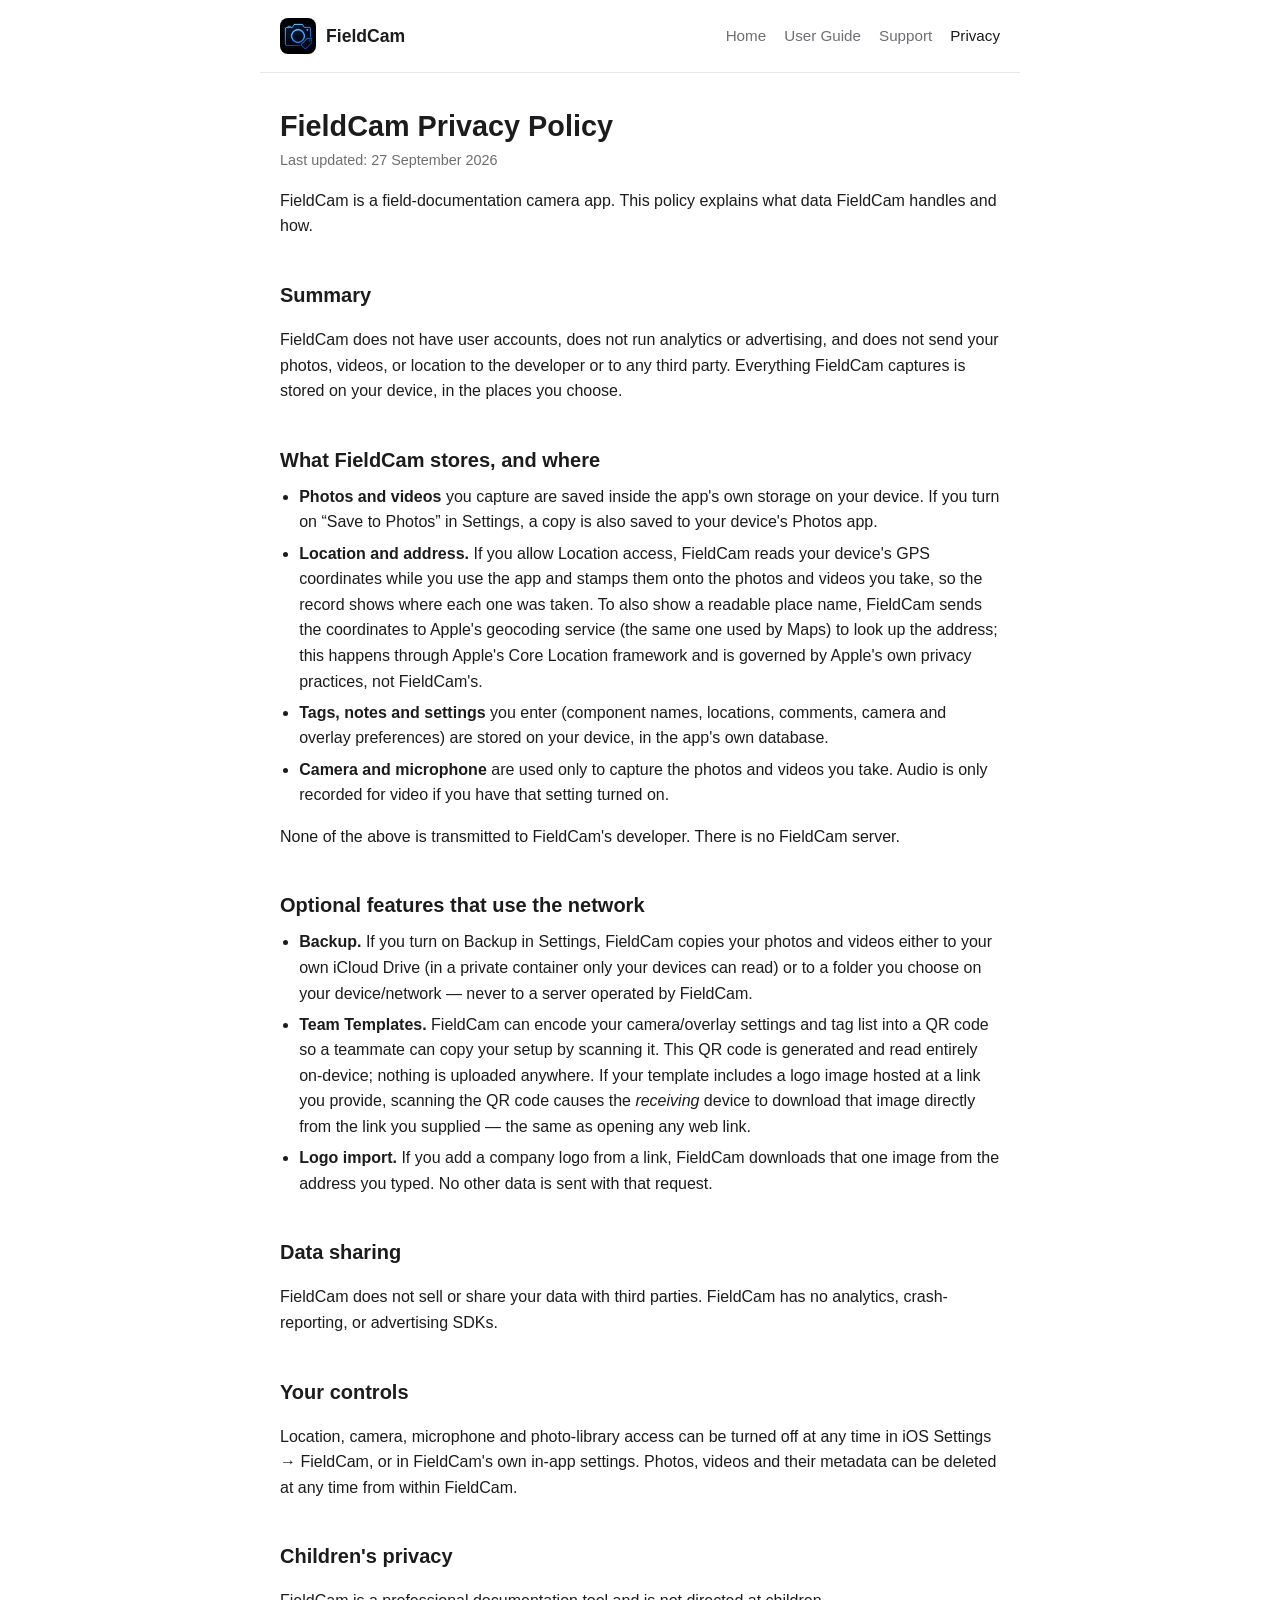
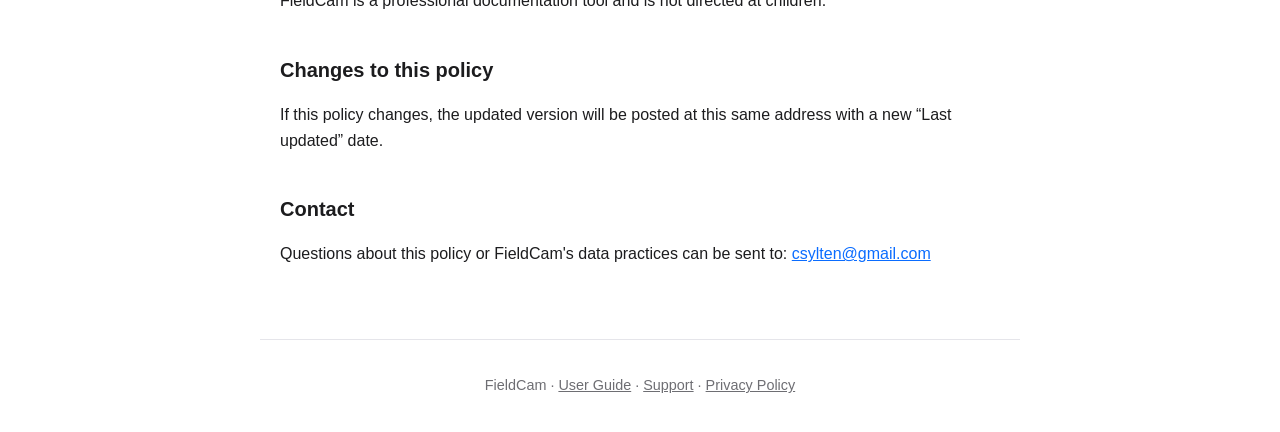
==== index.html @ 3315aa7f "Refresh the site: logo, home page, user guide, shared style - Add a home page with the app icon, a s" ====
<!DOCTYPE html>
<html lang="en">
<head>
<meta charset="UTF-8">
<meta name="viewport" content="width=device-width, initial-scale=1">
<title>FieldCam Privacy Policy</title>
<meta name="description" content="FieldCam's privacy policy.">
<link rel="icon" type="image/png" href="favicon.png">
<link rel="apple-touch-icon" href="apple-touch-icon.png">
<link rel="stylesheet" href="style.css">
</head>
<body>
<header class="site">
  <a class="brand" href="home.html"><img src="logo.png" alt="" width="36" height="36"><span>FieldCam</span></a>
  <nav><a href="home.html">Home</a><a href="manual.html">User Guide</a><a href="support.html">Support</a><a href="./" aria-current="page">Privacy</a></nav>
</header>
<main>
<h1>FieldCam Privacy Policy</h1>
<p class="updated">Last updated: 27 September 2026</p>

<p>FieldCam is a field-documentation camera app. This policy explains what data FieldCam handles and how.</p>

<h2>Summary</h2>
<p>FieldCam does not have user accounts, does not run analytics or advertising, and does not send your photos, videos, or location to the developer or to any third party. Everything FieldCam captures is stored on your device, in the places you choose.</p>

<h2>What FieldCam stores, and where</h2>
<ul>
<li><strong>Photos and videos</strong> you capture are saved inside the app's own storage on your device. If you turn on &ldquo;Save to Photos&rdquo; in Settings, a copy is also saved to your device's Photos app.</li>
<li><strong>Location and address.</strong> If you allow Location access, FieldCam reads your device's GPS coordinates while you use the app and stamps them onto the photos and videos you take, so the record shows where each one was taken. To also show a readable place name, FieldCam sends the coordinates to Apple's geocoding service (the same one used by Maps) to look up the address; this happens through Apple's Core Location framework and is governed by Apple's own privacy practices, not FieldCam's.</li>
<li><strong>Tags, notes and settings</strong> you enter (component names, locations, comments, camera and overlay preferences) are stored on your device, in the app's own database.</li>
<li><strong>Camera and microphone</strong> are used only to capture the photos and videos you take. Audio is only recorded for video if you have that setting turned on.</li>
</ul>
<p>None of the above is transmitted to FieldCam's developer. There is no FieldCam server.</p>

<h2>Optional features that use the network</h2>
<ul>
<li><strong>Backup.</strong> If you turn on Backup in Settings, FieldCam copies your photos and videos either to your own iCloud Drive (in a private container only your devices can read) or to a folder you choose on your device/network &mdash; never to a server operated by FieldCam.</li>
<li><strong>Team Templates.</strong> FieldCam can encode your camera/overlay settings and tag list into a QR code so a teammate can copy your setup by scanning it. This QR code is generated and read entirely on-device; nothing is uploaded anywhere. If your template includes a logo image hosted at a link you provide, scanning the QR code causes the <em>receiving</em> device to download that image directly from the link you supplied &mdash; the same as opening any web link.</li>
<li><strong>Logo import.</strong> If you add a company logo from a link, FieldCam downloads that one image from the address you typed. No other data is sent with that request.</li>
</ul>

<h2>Data sharing</h2>
<p>FieldCam does not sell or share your data with third parties. FieldCam has no analytics, crash-reporting, or advertising SDKs.</p>

<h2>Your controls</h2>
<p>Location, camera, microphone and photo-library access can be turned off at any time in iOS Settings &rarr; FieldCam, or in FieldCam's own in-app settings. Photos, videos and their metadata can be deleted at any time from within FieldCam.</p>

<h2>Children's privacy</h2>
<p>FieldCam is a professional documentation tool and is not directed at children.</p>

<h2>Changes to this policy</h2>
<p>If this policy changes, the updated version will be posted at this same address with a new &ldquo;Last updated&rdquo; date.</p>

<h2>Contact</h2>
<p>Questions about this policy or FieldCam's data practices can be sent to: <a href="mailto:csylten@gmail.com">csylten@gmail.com</a></p>
</main>
<footer class="site"><p>FieldCam · <a href="manual.html">User Guide</a> · <a href="support.html">Support</a> · <a href="./">Privacy Policy</a></p></footer>
</body>
</html>
---- style.css ----
:root {
  color-scheme: light dark;
  --text: #1c1c1e; --muted: #6e6e73; --bg: #ffffff; --card: #f5f5f7; --line: #e5e5ea;
  --accent: #0a6cff; --accent-text: #ffffff;
}
@media (prefers-color-scheme: dark) {
  :root { --text: #f2f2f7; --muted: #98989f; --bg: #000000; --card: #1c1c1e; --line: #2c2c2e; --accent: #4da3ff; --accent-text: #00122b; }
}
* { box-sizing: border-box; }
html { -webkit-text-size-adjust: 100%; }
body {
  margin: 0; background: var(--bg); color: var(--text);
  font-family: -apple-system, BlinkMacSystemFont, "Segoe UI", Helvetica, Arial, sans-serif;
  line-height: 1.6;
}
a { color: var(--accent); }
header.site {
  display: flex; flex-wrap: wrap; align-items: center; justify-content: space-between; gap: 8px 24px;
  max-width: 760px; margin: 0 auto; padding: 18px 20px; border-bottom: 1px solid var(--line);
}
.brand { display: flex; align-items: center; gap: 10px; color: var(--text); text-decoration: none; font-weight: 700; font-size: 1.1em; }
.brand img { border-radius: 22%; display: block; }
header.site nav { display: flex; flex-wrap: wrap; gap: 4px 18px; }
header.site nav a { color: var(--muted); text-decoration: none; font-size: 0.95em; }
header.site nav a:hover, header.site nav a[aria-current] { color: var(--text); }
main { max-width: 760px; margin: 0 auto; padding: 24px 20px 56px; }
h1 { font-size: 1.8em; line-height: 1.2; margin: 0.4em 0 0.2em; }
h2 { font-size: 1.25em; margin: 2em 0 0.4em; }
h3 { font-size: 0.8em; letter-spacing: 0.06em; text-transform: uppercase; color: var(--muted); margin: 1.4em 0 0.3em; }
ul { padding-left: 1.2em; margin: 0.4em 0; }
li { margin: 0.35em 0; }
.muted { color: var(--muted); }
.updated { color: var(--muted); font-size: 0.9em; margin-top: 4px; }
code { background: rgba(127,127,127,0.15); padding: 0.1em 0.35em; border-radius: 4px; }
.hero { text-align: center; padding: 28px 0 8px; }
.hero img.icon { width: 112px; height: 112px; border-radius: 22%; box-shadow: 0 8px 30px rgba(10,108,255,0.25); }
.hero h1 { font-size: 2.2em; margin-bottom: 0.1em; }
.hero .sub { color: var(--muted); font-size: 1.1em; margin: 0 auto 16px; max-width: 34em; }
.cta { display: inline-block; margin: 6px 6px 0; padding: 10px 18px; background: var(--accent); color: var(--accent-text); text-decoration: none; border-radius: 10px; font-weight: 600; }
.cta.ghost { background: transparent; color: var(--accent); border: 1px solid var(--line); }
.features { list-style: none; padding: 0; display: grid; grid-template-columns: repeat(auto-fit, minmax(260px, 1fr)); gap: 12px; margin-top: 16px; }
.features li { background: var(--card); border-radius: 14px; padding: 14px 16px; margin: 0; }
.features strong { display: block; margin-bottom: 2px; }
.shots {
  display: flex; gap: 12px; margin: 20px 0; padding: 4px 2px 10px; justify-content: safe center;
  overflow-x: auto; scroll-snap-type: x mandatory; -webkit-overflow-scrolling: touch;
  scrollbar-width: thin;
}
.shots img {
  flex: 0 0 auto; height: 280px; width: auto; border-radius: 14px; border: 1px solid var(--line);
  display: block; scroll-snap-align: center;
}
.toc { background: var(--card); border-radius: 14px; padding: 6px 20px; margin: 18px 0; }
.toc ol { padding-left: 1.2em; }
section.topic { scroll-margin-top: 12px; }
footer.site { max-width: 760px; margin: 0 auto; padding: 20px; border-top: 1px solid var(--line); color: var(--muted); font-size: 0.9em; text-align: center; }
footer.site a { color: var(--muted); }
.toc li .muted::before { content: "· "; }
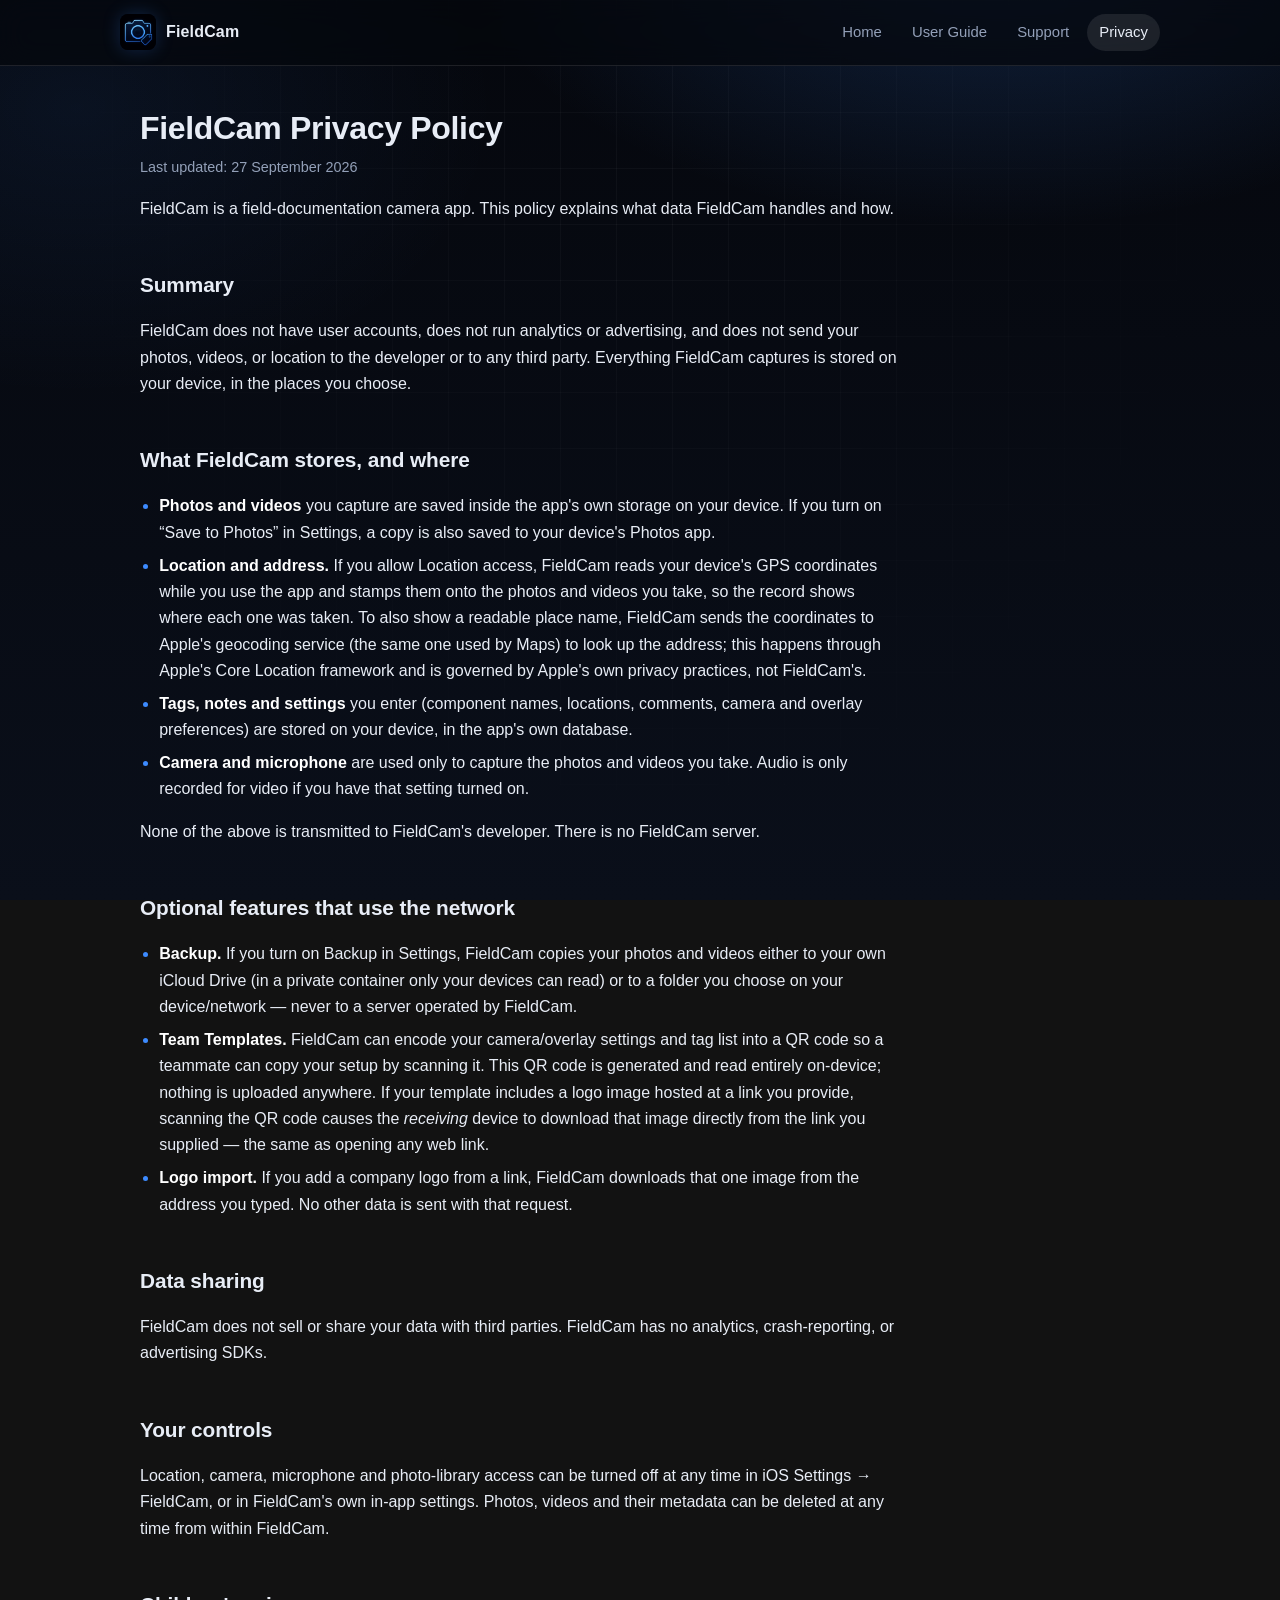
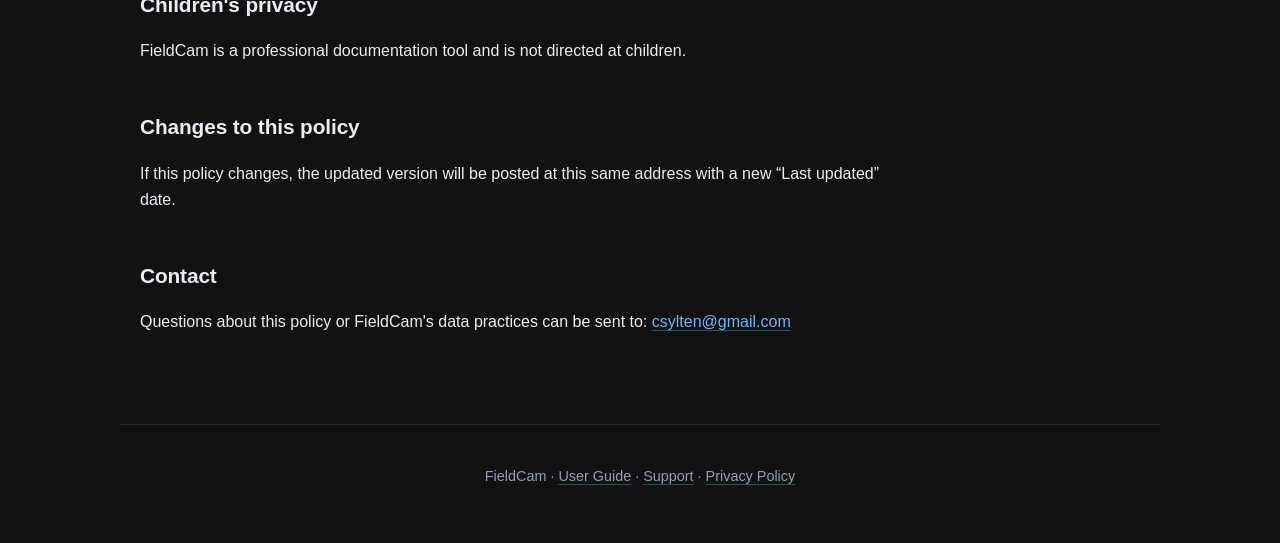
==== commit fbbe3be5: "Redesign: dark theme, auto-scrolling screenshot gallery, App Store badge - Dark, calm blue palette t" ====
--- a/index.html
+++ b/index.html
@@ -4,7 +4,16 @@
 <meta charset="UTF-8">
 <meta name="viewport" content="width=device-width, initial-scale=1">
 <title>FieldCam Privacy Policy</title>
-<meta name="description" content="FieldCam's privacy policy.">
+<meta name="description" content="FieldCam's privacy policy: no accounts, no analytics, no advertising. Your data stays on your device.">
+<meta name="theme-color" content="#05070d">
+<link rel="canonical" href="https://fieldcam.csylten.no/">
+<meta property="og:type" content="website">
+<meta property="og:site_name" content="FieldCam">
+<meta property="og:title" content="FieldCam Privacy Policy">
+<meta property="og:description" content="FieldCam's privacy policy: no accounts, no analytics, no advertising. Your data stays on your device.">
+<meta property="og:url" content="https://fieldcam.csylten.no/">
+<meta property="og:image" content="https://fieldcam.csylten.no/logo.png">
+<meta name="twitter:card" content="summary">
 <link rel="icon" type="image/png" href="favicon.png">
 <link rel="apple-touch-icon" href="apple-touch-icon.png">
 <link rel="stylesheet" href="style.css">
--- a/style.css
+++ b/style.css
@@ -1,58 +1,141 @@
+/* FieldCam site: dark, precise, a little futuristic. No scripts, no external requests. */
 :root {
-  color-scheme: light dark;
-  --text: #1c1c1e; --muted: #6e6e73; --bg: #ffffff; --card: #f5f5f7; --line: #e5e5ea;
-  --accent: #0a6cff; --accent-text: #ffffff;
-}
-@media (prefers-color-scheme: dark) {
-  :root { --text: #f2f2f7; --muted: #98989f; --bg: #000000; --card: #1c1c1e; --line: #2c2c2e; --accent: #4da3ff; --accent-text: #00122b; }
+  color-scheme: dark;
+  --bg: #05070d; --bg2: #0a0f1a; --panel: rgba(255,255,255,0.045); --panel-b: rgba(255,255,255,0.09);
+  --text: #e8edf6; --muted: #93a0b8; --line: rgba(255,255,255,0.10);
+  --accent: #3d8bff; --accent2: #6db4ff; --glow: rgba(61,139,255,0.22);
 }
 * { box-sizing: border-box; }
-html { -webkit-text-size-adjust: 100%; }
+html { -webkit-text-size-adjust: 100%; scroll-behavior: smooth; }
 body {
-  margin: 0; background: var(--bg); color: var(--text);
-  font-family: -apple-system, BlinkMacSystemFont, "Segoe UI", Helvetica, Arial, sans-serif;
-  line-height: 1.6;
+  margin: 0; color: var(--text); line-height: 1.65;
+  font-family: -apple-system, BlinkMacSystemFont, "SF Pro Text", "Segoe UI", Inter, Helvetica, Arial, sans-serif;
+  background:
+    radial-gradient(900px 500px at 78% -8%, rgba(61,139,255,0.22), transparent 60%),
+    radial-gradient(700px 480px at 6% 12%, rgba(61,139,255,0.08), transparent 60%),
+    linear-gradient(180deg, var(--bg) 0%, var(--bg2) 100%);
+  background-attachment: fixed;
+  min-height: 100vh;
 }
-a { color: var(--accent); }
+/* fine technical grid behind everything */
+body::before {
+  content: ""; position: fixed; inset: 0; z-index: -1; pointer-events: none;
+  background-image:
+    linear-gradient(rgba(255,255,255,0.035) 1px, transparent 1px),
+    linear-gradient(90deg, rgba(255,255,255,0.035) 1px, transparent 1px);
+  background-size: 56px 56px;
+  -webkit-mask-image: radial-gradient(ellipse at 50% 20%, #000 0%, transparent 72%);
+          mask-image: radial-gradient(ellipse at 50% 20%, #000 0%, transparent 72%);
+}
+a { color: var(--accent2); text-decoration-color: rgba(56,225,255,0.35); text-underline-offset: 3px; }
+a:hover { text-decoration-color: var(--accent2); }
+
 header.site {
+  position: sticky; top: 0; z-index: 10;
   display: flex; flex-wrap: wrap; align-items: center; justify-content: space-between; gap: 8px 24px;
-  max-width: 760px; margin: 0 auto; padding: 18px 20px; border-bottom: 1px solid var(--line);
+  padding: 14px max(20px, calc((100% - 1040px) / 2));
+  background: rgba(5,7,13,0.72); -webkit-backdrop-filter: blur(14px); backdrop-filter: blur(14px);
+  border-bottom: 1px solid var(--line);
 }
-.brand { display: flex; align-items: center; gap: 10px; color: var(--text); text-decoration: none; font-weight: 700; font-size: 1.1em; }
-.brand img { border-radius: 22%; display: block; }
-header.site nav { display: flex; flex-wrap: wrap; gap: 4px 18px; }
-header.site nav a { color: var(--muted); text-decoration: none; font-size: 0.95em; }
-header.site nav a:hover, header.site nav a[aria-current] { color: var(--text); }
-main { max-width: 760px; margin: 0 auto; padding: 24px 20px 56px; }
-h1 { font-size: 1.8em; line-height: 1.2; margin: 0.4em 0 0.2em; }
-h2 { font-size: 1.25em; margin: 2em 0 0.4em; }
-h3 { font-size: 0.8em; letter-spacing: 0.06em; text-transform: uppercase; color: var(--muted); margin: 1.4em 0 0.3em; }
-ul { padding-left: 1.2em; margin: 0.4em 0; }
-li { margin: 0.35em 0; }
-.muted { color: var(--muted); }
-.updated { color: var(--muted); font-size: 0.9em; margin-top: 4px; }
-code { background: rgba(127,127,127,0.15); padding: 0.1em 0.35em; border-radius: 4px; }
-.hero { text-align: center; padding: 28px 0 8px; }
-.hero img.icon { width: 112px; height: 112px; border-radius: 22%; box-shadow: 0 8px 30px rgba(10,108,255,0.25); }
-.hero h1 { font-size: 2.2em; margin-bottom: 0.1em; }
-.hero .sub { color: var(--muted); font-size: 1.1em; margin: 0 auto 16px; max-width: 34em; }
-.cta { display: inline-block; margin: 6px 6px 0; padding: 10px 18px; background: var(--accent); color: var(--accent-text); text-decoration: none; border-radius: 10px; font-weight: 600; }
-.cta.ghost { background: transparent; color: var(--accent); border: 1px solid var(--line); }
-.features { list-style: none; padding: 0; display: grid; grid-template-columns: repeat(auto-fit, minmax(260px, 1fr)); gap: 12px; margin-top: 16px; }
-.features li { background: var(--card); border-radius: 14px; padding: 14px 16px; margin: 0; }
-.features strong { display: block; margin-bottom: 2px; }
-.shots {
-  display: flex; gap: 12px; margin: 20px 0; padding: 4px 2px 10px; justify-content: safe center;
-  overflow-x: auto; scroll-snap-type: x mandatory; -webkit-overflow-scrolling: touch;
-  scrollbar-width: thin;
-}
-.shots img {
-  flex: 0 0 auto; height: 280px; width: auto; border-radius: 14px; border: 1px solid var(--line);
-  display: block; scroll-snap-align: center;
-}
-.toc { background: var(--card); border-radius: 14px; padding: 6px 20px; margin: 18px 0; }
-.toc ol { padding-left: 1.2em; }
-section.topic { scroll-margin-top: 12px; }
-footer.site { max-width: 760px; margin: 0 auto; padding: 20px; border-top: 1px solid var(--line); color: var(--muted); font-size: 0.9em; text-align: center; }
+.brand { display: flex; align-items: center; gap: 10px; color: var(--text); text-decoration: none; font-weight: 700; letter-spacing: 0.01em; }
+.brand img { border-radius: 22%; display: block; box-shadow: 0 0 18px var(--glow); }
+header.site nav { display: flex; flex-wrap: wrap; gap: 2px 6px; }
+header.site nav a { color: var(--muted); text-decoration: none; font-size: 0.93em; padding: 6px 12px; border-radius: 999px; transition: color .2s, background .2s; }
+header.site nav a:hover { color: var(--text); background: var(--panel); }
+header.site nav a[aria-current] { color: var(--text); background: var(--panel-b); }
+
+main { max-width: 1040px; margin: 0 auto; padding: 28px 20px 72px; }
+main > h1, main > h2, main > p, main > ul, main > ol, main > section, main > nav, main > .cta, main > a.cta { max-width: 760px; }
+h1 { font-size: 2em; line-height: 1.15; margin: 0.5em 0 0.3em; letter-spacing: -0.01em; }
+h2 { font-size: 1.3em; margin: 2.2em 0 0.5em; letter-spacing: -0.005em; }
+h3 { font-size: 0.74em; letter-spacing: 0.14em; text-transform: uppercase; color: var(--accent2); margin: 1.6em 0 0.4em; font-weight: 600; }
+ul { padding-left: 1.2em; } li { margin: 0.4em 0; }
+li::marker { color: var(--accent); }
+.muted, .updated { color: var(--muted); }
+.updated { font-size: 0.9em; margin-top: 4px; }
+code { background: rgba(255,255,255,0.08); padding: 0.1em 0.4em; border-radius: 5px; }
+strong { color: #fff; }
+
+/* ---------- hero ---------- */
+.hero { text-align: center; padding: 56px 0 28px; position: relative; }
+.hero .eyebrow { display: inline-block; font-size: 0.78em; letter-spacing: 0.18em; text-transform: uppercase; color: var(--accent2);
+  border: 1px solid rgba(90,162,255,0.3); background: rgba(61,139,255,0.07); padding: 5px 14px; border-radius: 999px; margin-bottom: 22px; }
+.hero img.icon { width: 112px; height: 112px; border-radius: 24%; display: block; margin: 0 auto 22px;
+  box-shadow: 0 0 0 1px rgba(255,255,255,0.12), 0 0 60px var(--glow), 0 20px 50px rgba(0,0,0,0.6);
+  animation: float 7s ease-in-out infinite; }
+.hero h1 { font-size: clamp(2.4em, 7vw, 3.8em); margin: 0 0 0.15em; letter-spacing: -0.03em;
+  background: linear-gradient(120deg, #ffffff 30%, #9cc8ff 100%); -webkit-background-clip: text; background-clip: text; color: transparent; }
+.hero .sub { color: var(--muted); font-size: 1.15em; margin: 0 auto 26px; max-width: 36em; }
+.cta { display: inline-block; margin: 6px 6px 0; padding: 12px 22px; border-radius: 12px; font-weight: 600; text-decoration: none; color: #04101f;
+  background: linear-gradient(135deg, #3d8bff, #5aa2ff); box-shadow: 0 8px 30px var(--glow); transition: transform .2s, box-shadow .2s; }
+.cta:hover { transform: translateY(-2px); box-shadow: 0 12px 38px rgba(61,139,255,0.5); }
+.cta.ghost { background: var(--panel); color: var(--text); border: 1px solid var(--line); box-shadow: none; }
+.cta.ghost:hover { background: var(--panel-b); }
+
+/* ---------- screenshot gallery: slow automatic scroll, tap to enlarge ---------- */
+.gallery { margin: 34px -20px 6px; overflow: hidden; padding: 10px 0 18px;
+  -webkit-mask-image: linear-gradient(90deg, transparent, #000 8%, #000 92%, transparent);
+          mask-image: linear-gradient(90deg, transparent, #000 8%, #000 92%, transparent); }
+.track { display: flex; gap: 16px; width: max-content; animation: scroll 70s linear infinite; }
+.gallery:hover .track, .gallery:focus-within .track { animation-play-state: paused; }
+.shot { all: unset; cursor: zoom-in; flex: 0 0 auto; border-radius: 20px; line-height: 0;
+  border: 1px solid rgba(255,255,255,0.13); box-shadow: 0 14px 36px rgba(0,0,0,0.55);
+  transition: transform .25s, border-color .25s; }
+.shot img { height: 280px; width: auto; display: block; border-radius: 19px; }
+.shot:hover, .shot:focus-visible { transform: translateY(-5px); border-color: rgba(90,162,255,0.55); }
+.shot:focus-visible { outline: 2px solid var(--accent); outline-offset: 3px; }
+.gallery-hint { text-align: center; color: var(--muted); font-size: 0.82em; margin: 0 auto 4px; max-width: none !important; }
+@keyframes scroll { to { transform: translateX(calc(-50% - 8px)); } }
+
+dialog#viewer { border: 1px solid var(--line); border-radius: 22px; padding: 14px; background: #070b14; max-width: min(92vw, 520px); max-height: 94vh;
+  box-shadow: 0 30px 90px rgba(0,0,0,0.8), 0 0 0 1px rgba(90,162,255,0.12); }
+dialog#viewer::backdrop { background: rgba(2,4,9,0.82); -webkit-backdrop-filter: blur(6px); backdrop-filter: blur(6px); }
+dialog#viewer img { display: block; max-width: 100%; max-height: calc(94vh - 28px); width: auto; height: auto; margin: 0 auto; border-radius: 14px; }
+dialog#viewer .close { all: unset; cursor: pointer; position: absolute; top: 8px; right: 10px; z-index: 2; width: 34px; height: 34px; line-height: 32px;
+  text-align: center; font-size: 22px; color: #fff; background: rgba(0,0,0,0.55); border: 1px solid var(--line); border-radius: 50%; }
+dialog#viewer .close:hover { background: rgba(61,139,255,0.5); }
+
+/* ---------- stats strip ---------- */
+.stats { display: grid; grid-template-columns: repeat(auto-fit, minmax(150px, 1fr)); gap: 1px; margin: 34px 0 6px;
+  background: var(--line); border: 1px solid var(--line); border-radius: 16px; overflow: hidden; }
+.stats div { background: rgba(8,12,22,0.9); padding: 18px 16px; text-align: center; }
+.stats b { display: block; font-size: 1.15em; color: #fff; letter-spacing: -0.01em; }
+.stats span { color: var(--muted); font-size: 0.85em; }
+
+/* ---------- feature cards ---------- */
+.section-title { text-align: center; max-width: none !important; margin: 3em 0 0.3em; }
+.section-sub { text-align: center; color: var(--muted); max-width: 36em !important; margin: 0 auto 20px; }
+.features { list-style: none; padding: 0; display: grid; grid-template-columns: repeat(auto-fit, minmax(270px, 1fr)); gap: 14px; margin: 18px 0; max-width: none !important; }
+.features li { position: relative; margin: 0; padding: 20px 20px 18px; border-radius: 16px; overflow: hidden;
+  background: linear-gradient(160deg, rgba(255,255,255,0.07), rgba(255,255,255,0.025)); border: 1px solid var(--line);
+  transition: transform .25s, border-color .25s, box-shadow .25s; }
+.features li::before { content: ""; position: absolute; inset: 0 0 auto 0; height: 2px; background: linear-gradient(90deg, transparent, var(--accent2), transparent); opacity: .0; transition: opacity .25s; }
+.features li:hover { transform: translateY(-4px); border-color: rgba(56,225,255,0.35); box-shadow: 0 14px 40px rgba(0,0,0,0.45), 0 0 30px rgba(61,139,255,0.15); }
+.features li:hover::before { opacity: 1; }
+.features strong { display: block; font-size: 1.04em; margin-bottom: 4px; }
+.features span, .features li { color: #c4cddd; }
+.features strong { color: #fff; }
+
+/* ---------- panels, manual, privacy ---------- */
+.toc { background: var(--panel); border: 1px solid var(--line); border-radius: 16px; padding: 8px 22px; margin: 18px 0; }
+.toc ol { padding-left: 1.3em; } .toc li .muted::before { content: "· "; }
+section.topic { scroll-margin-top: 80px; }
+.panel { background: var(--panel); border: 1px solid var(--line); border-radius: 16px; padding: 4px 22px 14px; margin: 22px 0; }
+
+footer.site { max-width: 1040px; margin: 0 auto; padding: 26px 20px 40px; border-top: 1px solid var(--line); color: var(--muted); font-size: 0.9em; text-align: center; }
 footer.site a { color: var(--muted); }
-.toc li .muted::before { content: "· "; }
+footer.site a:hover { color: var(--text); }
+
+@keyframes float { 0%,100% { transform: translateY(0); } 50% { transform: translateY(-8px); } }
+@media (prefers-reduced-motion: reduce) { * { animation: none !important; transition: none !important; } html { scroll-behavior: auto; }
+  .gallery { overflow-x: auto; -webkit-mask-image: none; mask-image: none; } .shot[aria-hidden] { display: none; } }
+@media (max-width: 560px) { .shot img { height: 240px; } .hero { padding-top: 36px; } }
+
+/* ---------- App Store button ---------- */
+.store { display: inline-flex; align-items: center; gap: 12px; margin: 6px 6px 0; padding: 9px 20px 9px 16px; border-radius: 14px; color: #fff; text-decoration: none;
+  background: #000; border: 1px solid rgba(255,255,255,0.28); line-height: 1.15; text-align: left; transition: border-color .2s, transform .2s; }
+a.store:hover { border-color: rgba(90,162,255,0.7); transform: translateY(-2px); }
+.store svg { width: 26px; height: 26px; flex: 0 0 auto; fill: none; stroke: #fff; stroke-width: 1.6; }
+.store small { display: block; font-size: 0.68em; letter-spacing: 0.04em; color: #c9d2e3; }
+.store b { display: block; font-size: 1.12em; letter-spacing: -0.01em; }
+.store[aria-disabled="true"] { cursor: default; opacity: .92; }
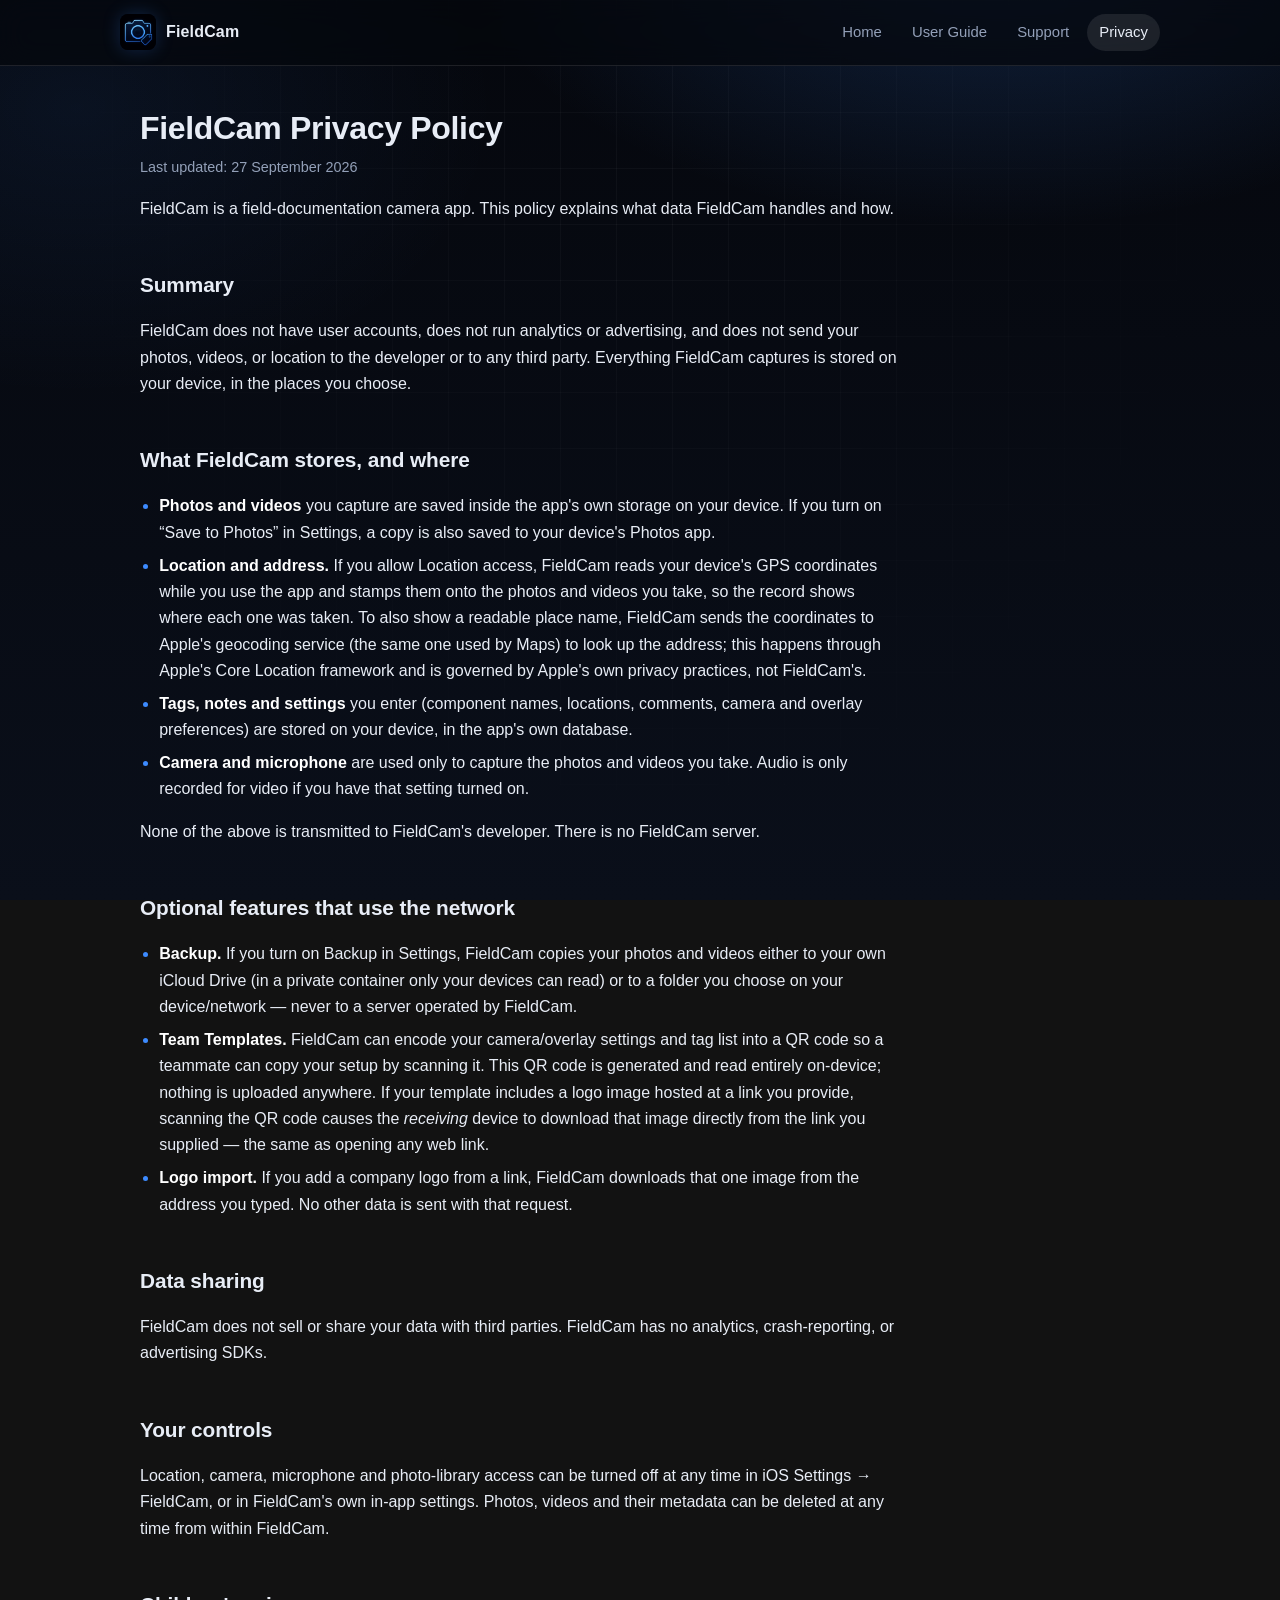
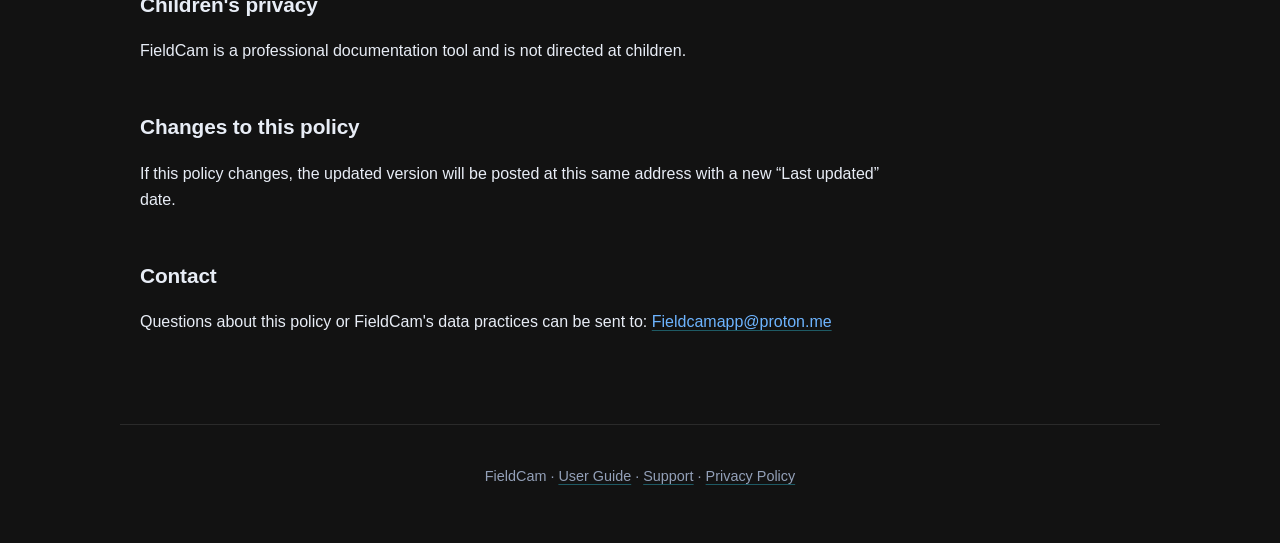
==== commit d71fe75b: "Contact: Fieldcamapp@proton.me as the support address" ====
--- a/index.html
+++ b/index.html
@@ -61,7 +61,7 @@
 <p>If this policy changes, the updated version will be posted at this same address with a new &ldquo;Last updated&rdquo; date.</p>
 
 <h2>Contact</h2>
-<p>Questions about this policy or FieldCam's data practices can be sent to: <a href="mailto:csylten@gmail.com">csylten@gmail.com</a></p>
+<p>Questions about this policy or FieldCam's data practices can be sent to: <a href="mailto:Fieldcamapp@proton.me">Fieldcamapp@proton.me</a></p>
 </main>
 <footer class="site"><p>FieldCam · <a href="manual.html">User Guide</a> · <a href="support.html">Support</a> · <a href="./">Privacy Policy</a></p></footer>
 </body>
--- a/style.css
+++ b/style.css
@@ -129,13 +129,11 @@
 @keyframes float { 0%,100% { transform: translateY(0); } 50% { transform: translateY(-8px); } }
 @media (prefers-reduced-motion: reduce) { * { animation: none !important; transition: none !important; } html { scroll-behavior: auto; }
   .gallery { overflow-x: auto; -webkit-mask-image: none; mask-image: none; } .shot[aria-hidden] { display: none; } }
+@media (max-width: 640px) { .stats { grid-template-columns: repeat(2, 1fr); } }
 @media (max-width: 560px) { .shot img { height: 240px; } .hero { padding-top: 36px; } }
 
-/* ---------- App Store button ---------- */
-.store { display: inline-flex; align-items: center; gap: 12px; margin: 6px 6px 0; padding: 9px 20px 9px 16px; border-radius: 14px; color: #fff; text-decoration: none;
-  background: #000; border: 1px solid rgba(255,255,255,0.28); line-height: 1.15; text-align: left; transition: border-color .2s, transform .2s; }
-a.store:hover { border-color: rgba(90,162,255,0.7); transform: translateY(-2px); }
-.store svg { width: 26px; height: 26px; flex: 0 0 auto; fill: none; stroke: #fff; stroke-width: 1.6; }
-.store small { display: block; font-size: 0.68em; letter-spacing: 0.04em; color: #c9d2e3; }
-.store b { display: block; font-size: 1.12em; letter-spacing: -0.01em; }
-.store[aria-disabled="true"] { cursor: default; opacity: .92; }
+/* ---------- App Store: placeholder until the link exists ----------
+   Apple's rules: use only Apple's own unaltered badge artwork. Until the app is
+   live this is plain text; swap it for the official badge when the link arrives. */
+.soon { cursor: default; border-style: dashed; color: var(--muted); box-shadow: none; }
+.soon:hover { transform: none; background: var(--panel); }
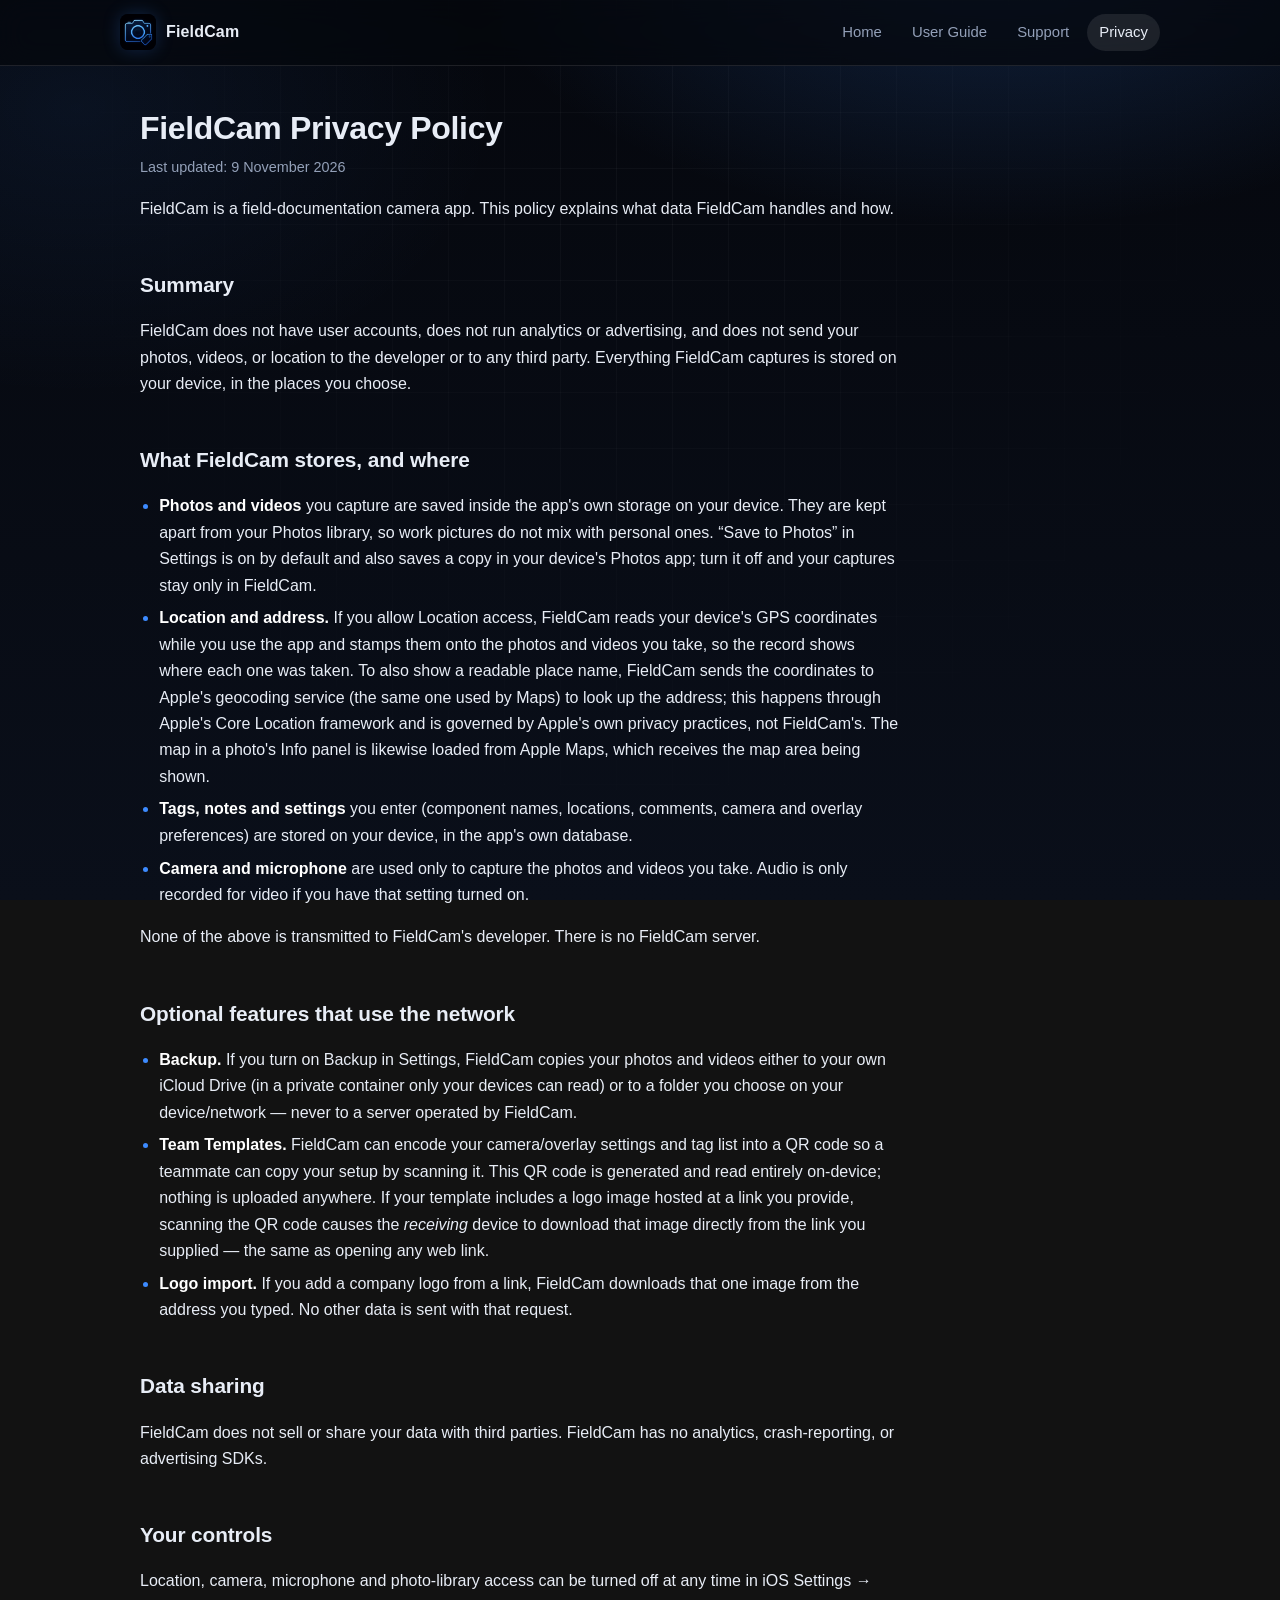
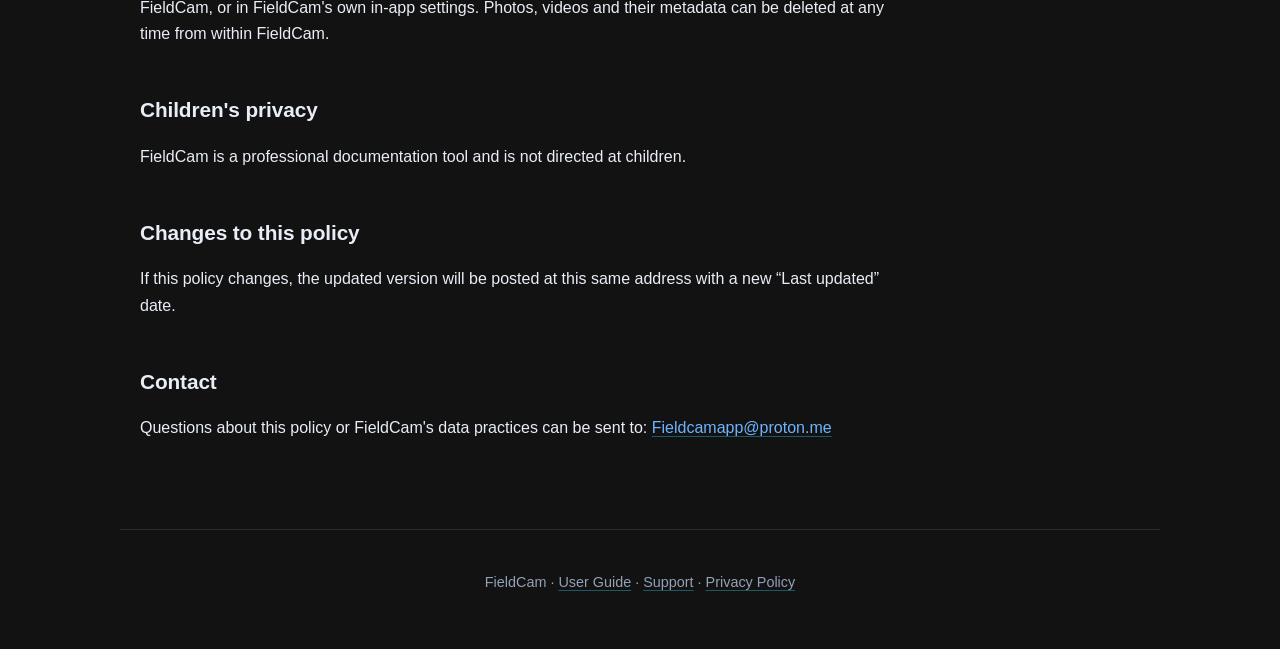
==== commit 881f372c: "Site: Save to Photos default, Apple Maps in the policy, work-apart-from-personal, offline wording, m" ====
--- a/index.html
+++ b/index.html
@@ -25,7 +25,7 @@
 </header>
 <main>
 <h1>FieldCam Privacy Policy</h1>
-<p class="updated">Last updated: 27 September 2026</p>
+<p class="updated">Last updated: 9 November 2026</p>
 
 <p>FieldCam is a field-documentation camera app. This policy explains what data FieldCam handles and how.</p>
 
@@ -34,8 +34,8 @@
 
 <h2>What FieldCam stores, and where</h2>
 <ul>
-<li><strong>Photos and videos</strong> you capture are saved inside the app's own storage on your device. If you turn on &ldquo;Save to Photos&rdquo; in Settings, a copy is also saved to your device's Photos app.</li>
-<li><strong>Location and address.</strong> If you allow Location access, FieldCam reads your device's GPS coordinates while you use the app and stamps them onto the photos and videos you take, so the record shows where each one was taken. To also show a readable place name, FieldCam sends the coordinates to Apple's geocoding service (the same one used by Maps) to look up the address; this happens through Apple's Core Location framework and is governed by Apple's own privacy practices, not FieldCam's.</li>
+<li><strong>Photos and videos</strong> you capture are saved inside the app's own storage on your device. They are kept apart from your Photos library, so work pictures do not mix with personal ones. &ldquo;Save to Photos&rdquo; in Settings is on by default and also saves a copy in your device's Photos app; turn it off and your captures stay only in FieldCam.</li>
+<li><strong>Location and address.</strong> If you allow Location access, FieldCam reads your device's GPS coordinates while you use the app and stamps them onto the photos and videos you take, so the record shows where each one was taken. To also show a readable place name, FieldCam sends the coordinates to Apple's geocoding service (the same one used by Maps) to look up the address; this happens through Apple's Core Location framework and is governed by Apple's own privacy practices, not FieldCam's. The map in a photo's Info panel is likewise loaded from Apple Maps, which receives the map area being shown.</li>
 <li><strong>Tags, notes and settings</strong> you enter (component names, locations, comments, camera and overlay preferences) are stored on your device, in the app's own database.</li>
 <li><strong>Camera and microphone</strong> are used only to capture the photos and videos you take. Audio is only recorded for video if you have that setting turned on.</li>
 </ul>
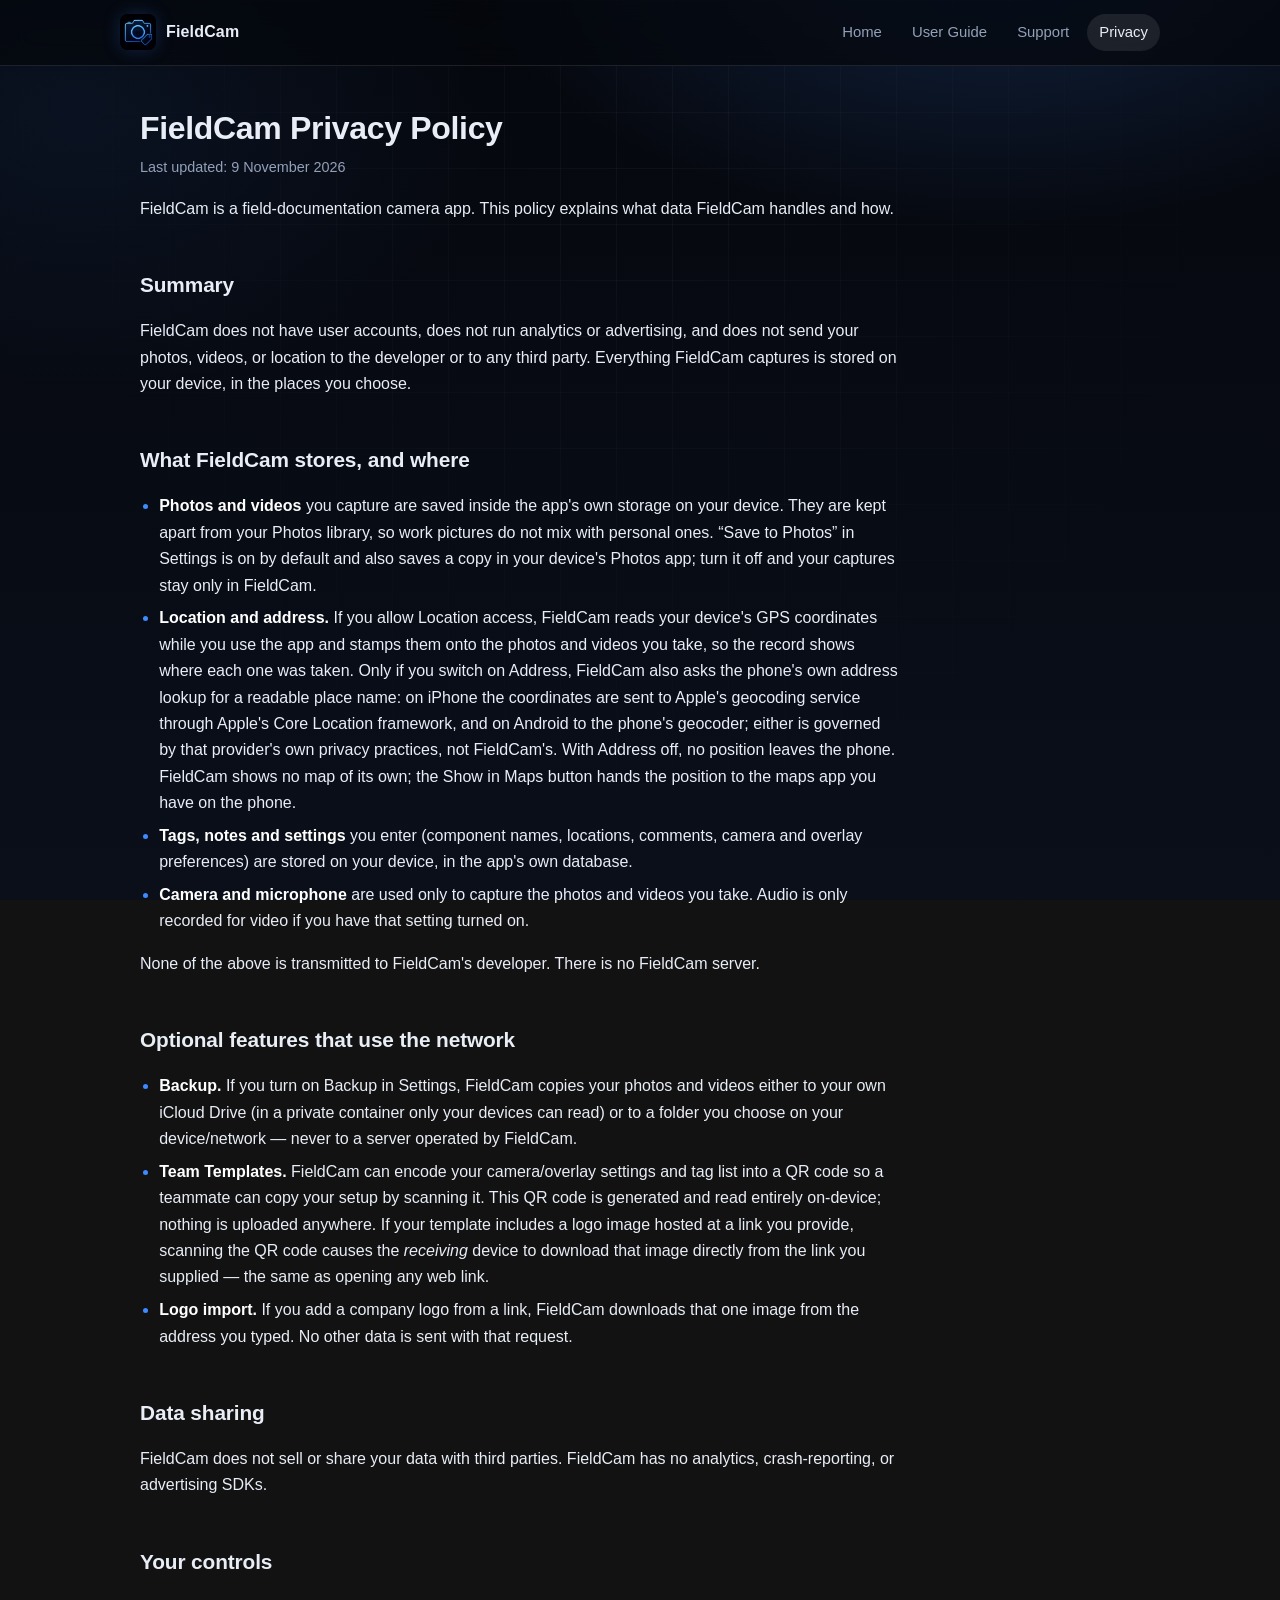
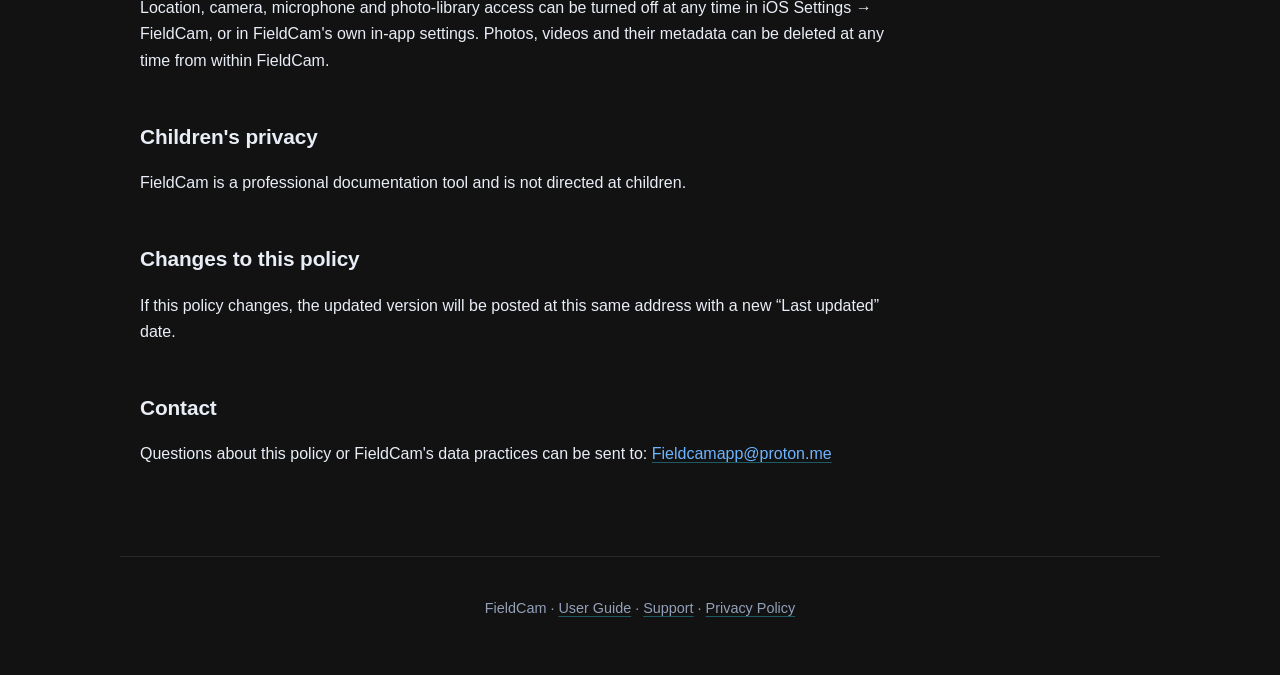
==== commit 8836f753: "Privacy policy: address lookup only when Address is on, no in-app map Co-Authored-By: Claude Sonnet " ====
--- a/index.html
+++ b/index.html
@@ -3,6 +3,7 @@
 <head>
 <meta charset="UTF-8">
 <meta name="viewport" content="width=device-width, initial-scale=1">
+<meta name="apple-itunes-app" content="app-id=6787454860">
 <title>FieldCam Privacy Policy</title>
 <meta name="description" content="FieldCam's privacy policy: no accounts, no analytics, no advertising. Your data stays on your device.">
 <meta name="theme-color" content="#05070d">
@@ -35,7 +36,7 @@
 <h2>What FieldCam stores, and where</h2>
 <ul>
 <li><strong>Photos and videos</strong> you capture are saved inside the app's own storage on your device. They are kept apart from your Photos library, so work pictures do not mix with personal ones. &ldquo;Save to Photos&rdquo; in Settings is on by default and also saves a copy in your device's Photos app; turn it off and your captures stay only in FieldCam.</li>
-<li><strong>Location and address.</strong> If you allow Location access, FieldCam reads your device's GPS coordinates while you use the app and stamps them onto the photos and videos you take, so the record shows where each one was taken. To also show a readable place name, FieldCam sends the coordinates to Apple's geocoding service (the same one used by Maps) to look up the address; this happens through Apple's Core Location framework and is governed by Apple's own privacy practices, not FieldCam's. The map in a photo's Info panel is likewise loaded from Apple Maps, which receives the map area being shown.</li>
+<li><strong>Location and address.</strong> If you allow Location access, FieldCam reads your device's GPS coordinates while you use the app and stamps them onto the photos and videos you take, so the record shows where each one was taken. Only if you switch on Address, FieldCam also asks the phone's own address lookup for a readable place name: on iPhone the coordinates are sent to Apple's geocoding service through Apple's Core Location framework, and on Android to the phone's geocoder; either is governed by that provider's own privacy practices, not FieldCam's. With Address off, no position leaves the phone. FieldCam shows no map of its own; the Show in Maps button hands the position to the maps app you have on the phone.</li>
 <li><strong>Tags, notes and settings</strong> you enter (component names, locations, comments, camera and overlay preferences) are stored on your device, in the app's own database.</li>
 <li><strong>Camera and microphone</strong> are used only to capture the photos and videos you take. Audio is only recorded for video if you have that setting turned on.</li>
 </ul>
--- a/style.css
+++ b/style.css
@@ -72,20 +72,18 @@
 .cta.ghost { background: var(--panel); color: var(--text); border: 1px solid var(--line); box-shadow: none; }
 .cta.ghost:hover { background: var(--panel-b); }
 
-/* ---------- screenshot gallery: slow automatic scroll, tap to enlarge ---------- */
-.gallery { margin: 34px -20px 6px; overflow: hidden; padding: 10px 0 18px;
-  -webkit-mask-image: linear-gradient(90deg, transparent, #000 8%, #000 92%, transparent);
-          mask-image: linear-gradient(90deg, transparent, #000 8%, #000 92%, transparent); }
-.track { display: flex; gap: 16px; width: max-content; animation: scroll 70s linear infinite; }
-.gallery:hover .track, .gallery:focus-within .track { animation-play-state: paused; }
-.shot { all: unset; cursor: zoom-in; flex: 0 0 auto; border-radius: 20px; line-height: 0;
-  border: 1px solid rgba(255,255,255,0.13); box-shadow: 0 14px 36px rgba(0,0,0,0.55);
-  transition: transform .25s, border-color .25s; }
-.shot img { height: 280px; width: auto; display: block; border-radius: 19px; }
-.shot:hover, .shot:focus-visible { transform: translateY(-5px); border-color: rgba(90,162,255,0.55); }
-.shot:focus-visible { outline: 2px solid var(--accent); outline-offset: 3px; }
-.gallery-hint { text-align: center; color: var(--muted); font-size: 0.82em; margin: 0 auto 4px; max-width: none !important; }
-@keyframes scroll { to { transform: translateX(calc(-50% - 8px)); } }
+/* ---------- the three connected hero images and the picture wall; tap to enlarge ---------- */
+/* The gap between the hero images is the one the App Store leaves between screenshots (about 6.3 % of an image's width). */
+.trio { display: grid; grid-template-columns: repeat(3, 1fr); column-gap: 2.03%; max-width: 980px; margin: 30px auto 10px; }
+.tile { all: unset; cursor: zoom-in; display: block; line-height: 0; border-radius: 6.4% / 2.9%; overflow: hidden;
+  border: 1px solid rgba(255,255,255,0.12); box-shadow: 0 24px 60px rgba(0,0,0,0.6), 0 0 70px rgba(61,139,255,0.18);
+  transition: transform .25s, border-color .25s, box-shadow .25s; }
+.tile img { display: block; width: 100%; height: auto; }
+.tile:hover, .tile:focus-visible { transform: translateY(-5px); border-color: rgba(90,162,255,0.55); box-shadow: 0 30px 70px rgba(0,0,0,0.65), 0 0 90px rgba(61,139,255,0.3); }
+.tile:focus-visible { outline: 2px solid var(--accent); outline-offset: 3px; }
+.wall { display: grid; grid-template-columns: repeat(5, 1fr); gap: 14px; margin: 18px 0 8px; }
+.wall .tile { border-radius: 8% / 3.7%; }
+@media (max-width: 860px) { .wall { grid-template-columns: repeat(2, 1fr); } }
 
 dialog#viewer { border: 1px solid var(--line); border-radius: 22px; padding: 14px; background: #070b14; max-width: min(92vw, 520px); max-height: 94vh;
   box-shadow: 0 30px 90px rgba(0,0,0,0.8), 0 0 0 1px rgba(90,162,255,0.12); }
@@ -128,12 +126,16 @@
 
 @keyframes float { 0%,100% { transform: translateY(0); } 50% { transform: translateY(-8px); } }
 @media (prefers-reduced-motion: reduce) { * { animation: none !important; transition: none !important; } html { scroll-behavior: auto; }
-  .gallery { overflow-x: auto; -webkit-mask-image: none; mask-image: none; } .shot[aria-hidden] { display: none; } }
+}
 @media (max-width: 640px) { .stats { grid-template-columns: repeat(2, 1fr); } }
-@media (max-width: 560px) { .shot img { height: 240px; } .hero { padding-top: 36px; } }
+@media (max-width: 560px) { .hero { padding-top: 36px; } .trio { margin-top: 22px; } }
 
 /* ---------- App Store: placeholder until the link exists ----------
    Apple's rules: use only Apple's own unaltered badge artwork. Until the app is
    live this is plain text; swap it for the official badge when the link arrives. */
 .soon { cursor: default; border-style: dashed; color: var(--muted); box-shadow: none; }
 .soon:hover { transform: none; background: var(--panel); }
+
+.store-badge { display: block; width: 144px; margin: 0 auto 14px; }
+.store-badge img { display: block; height: 48px; width: auto; }
+footer.site .legal { font-size: 0.8em; margin: 8px 0 0; }
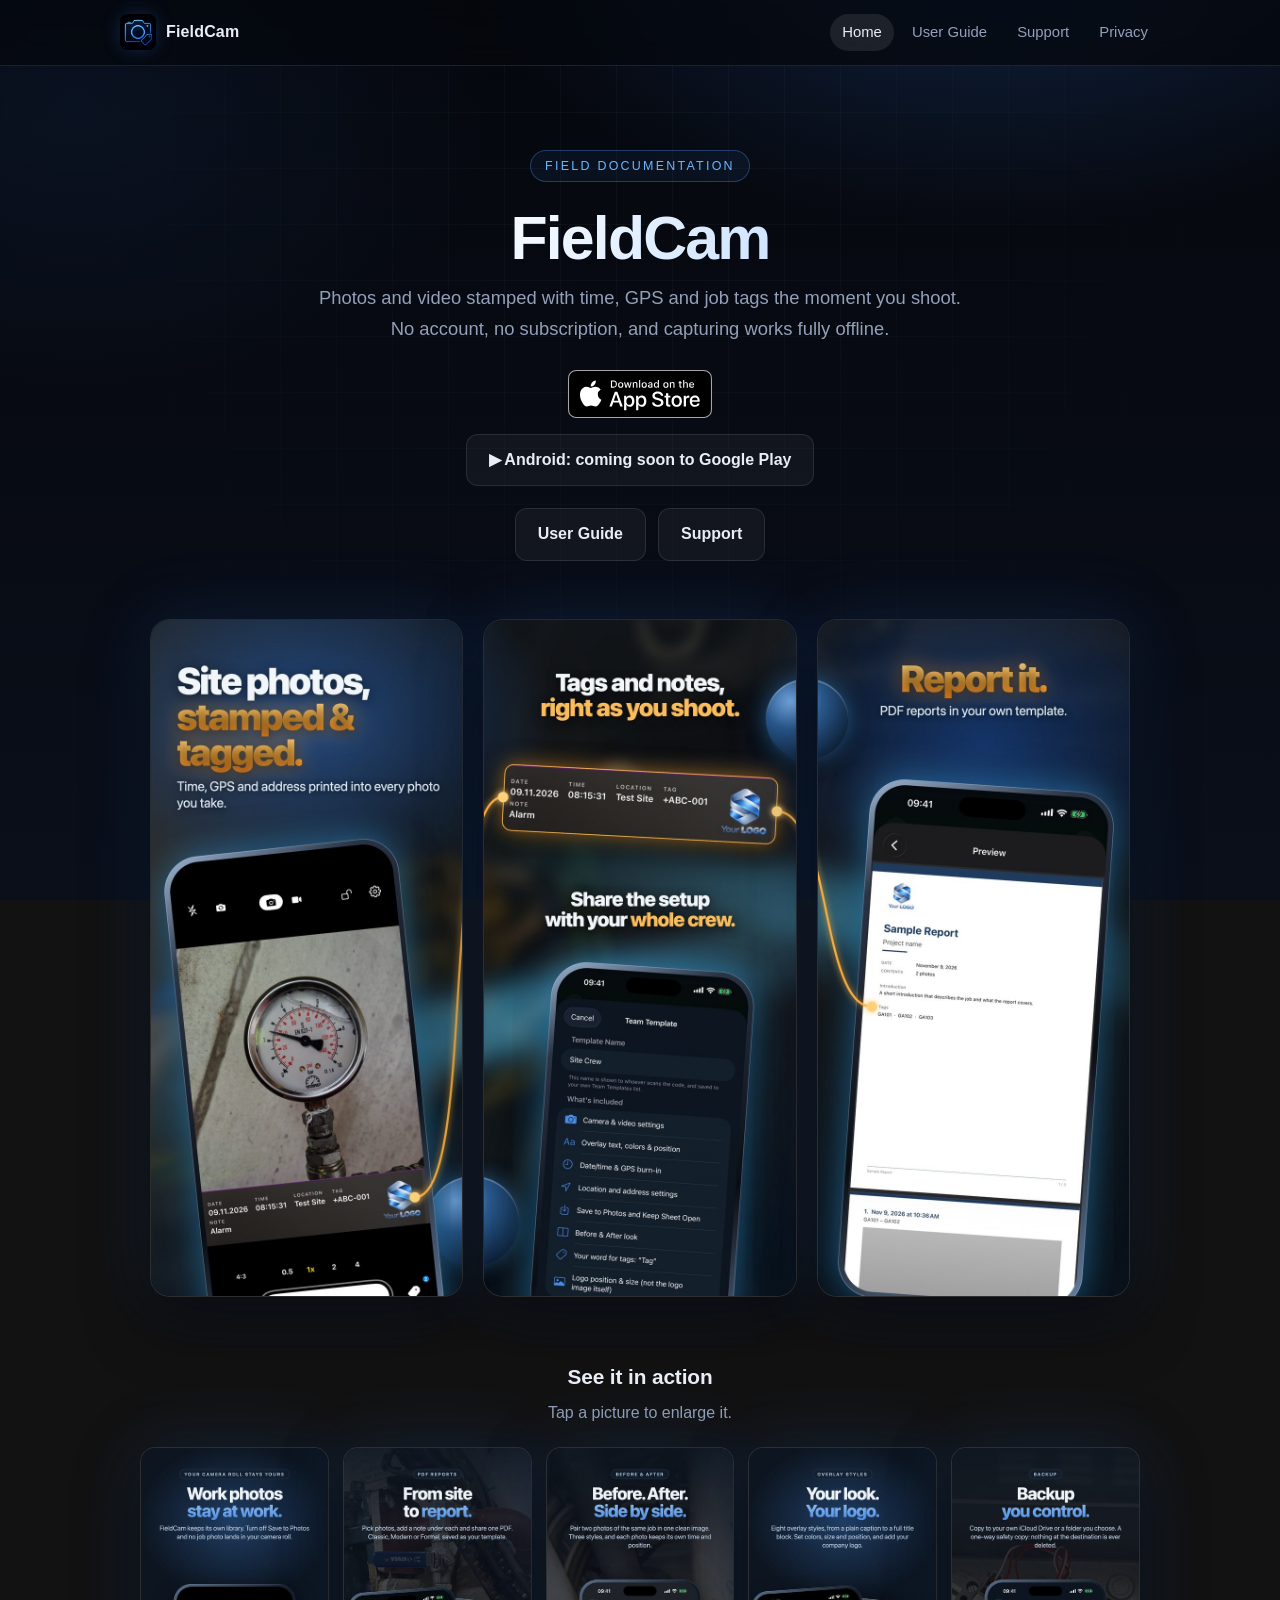
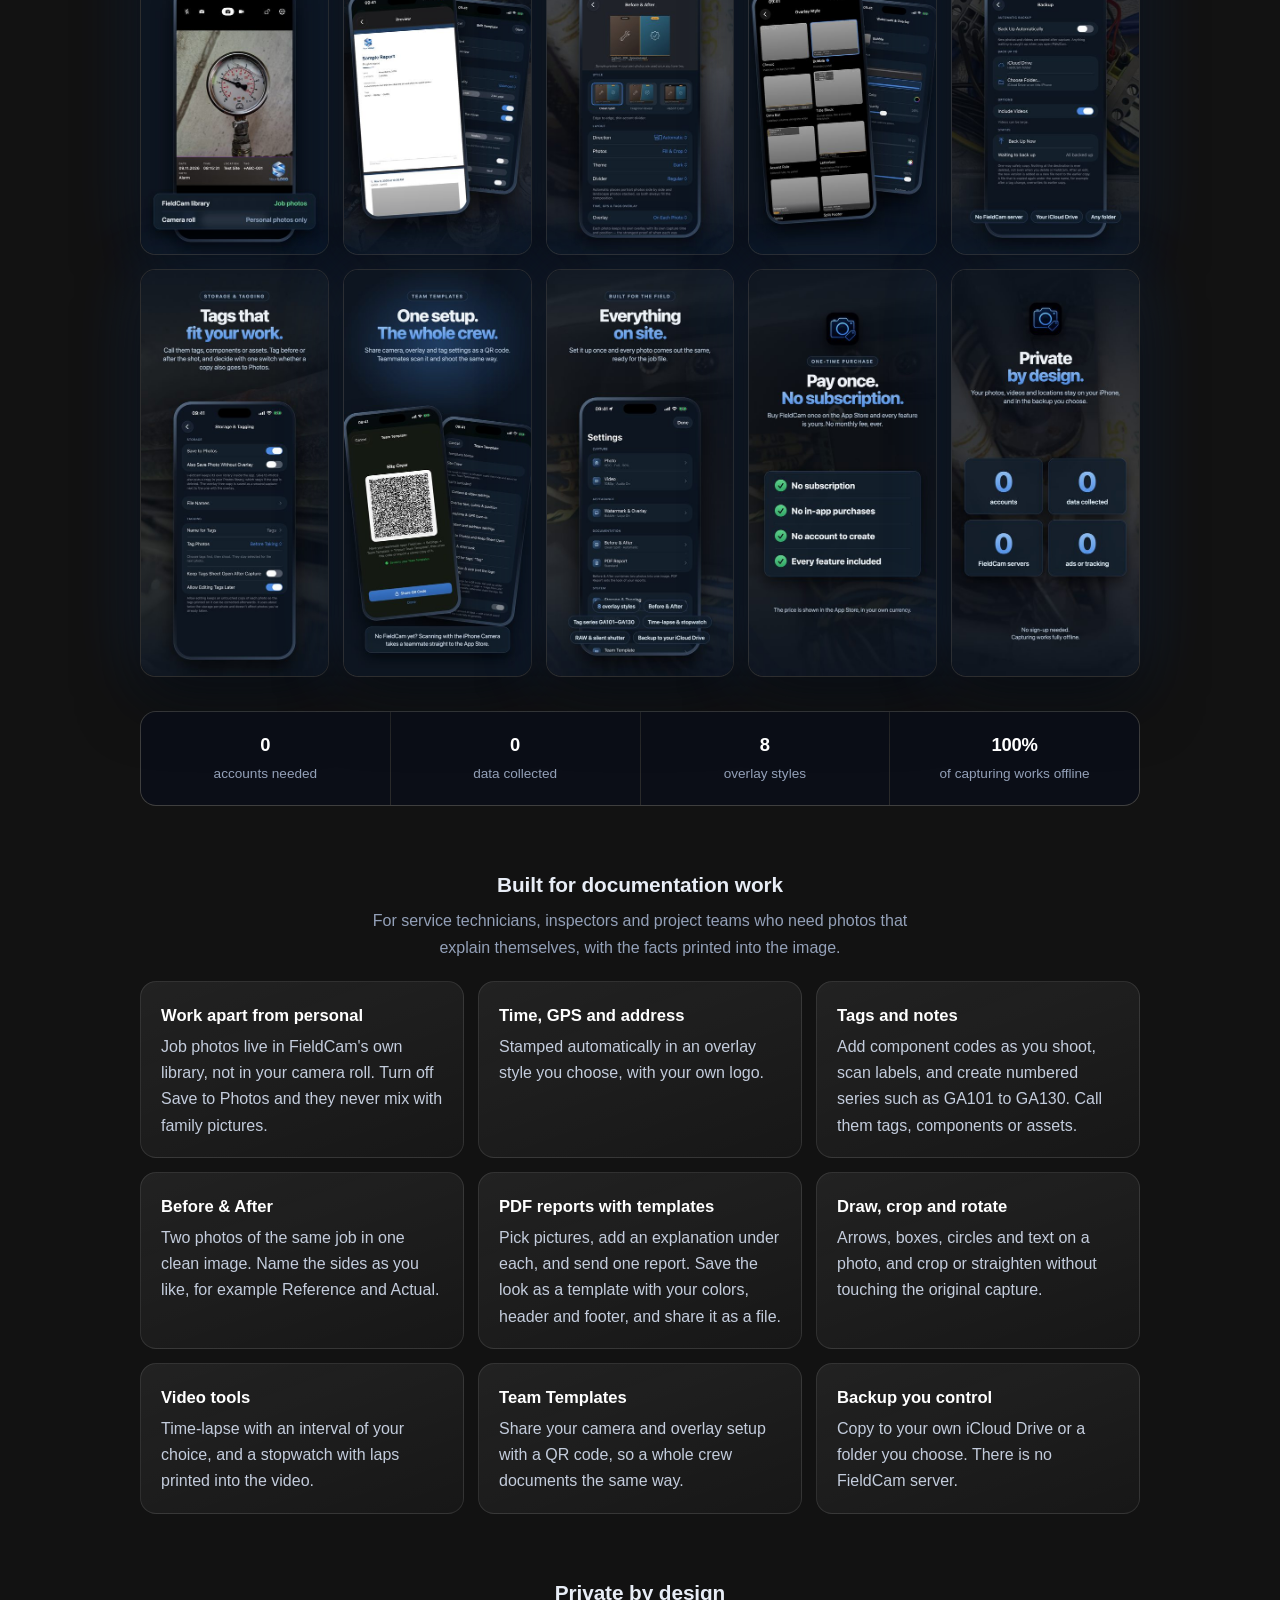
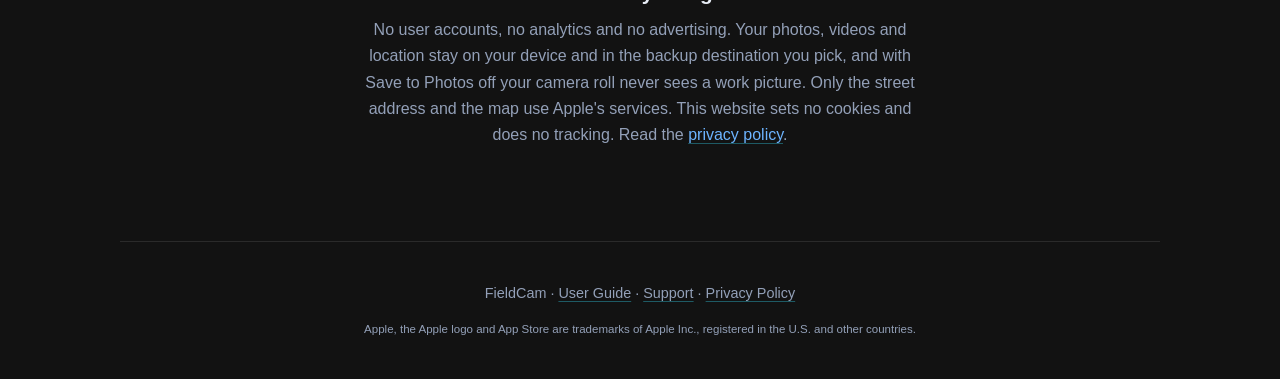
==== commit 3dc91f7c: "Site: home page at the root, privacy policy at /privacy.html (home.html redirects to the root) Co-Au" ====
--- a/index.html
+++ b/index.html
@@ -4,14 +4,14 @@
 <meta charset="UTF-8">
 <meta name="viewport" content="width=device-width, initial-scale=1">
 <meta name="apple-itunes-app" content="app-id=6787454860">
-<title>FieldCam Privacy Policy</title>
-<meta name="description" content="FieldCam's privacy policy: no accounts, no analytics, no advertising. Your data stays on your device.">
+<title>FieldCam: field documentation camera for iPhone</title>
+<meta name="description" content="Photos and video stamped with time, GPS and job tags. PDF reports with templates, Before & After, no account, no subscription, fully offline.">
 <meta name="theme-color" content="#05070d">
 <link rel="canonical" href="https://fieldcam.csylten.no/">
 <meta property="og:type" content="website">
 <meta property="og:site_name" content="FieldCam">
-<meta property="og:title" content="FieldCam Privacy Policy">
-<meta property="og:description" content="FieldCam's privacy policy: no accounts, no analytics, no advertising. Your data stays on your device.">
+<meta property="og:title" content="FieldCam: field documentation camera for iPhone">
+<meta property="og:description" content="Photos and video stamped with time, GPS and job tags. PDF reports with templates, Before & After, no account, no subscription, fully offline.">
 <meta property="og:url" content="https://fieldcam.csylten.no/">
 <meta property="og:image" content="https://fieldcam.csylten.no/logo.png">
 <meta name="twitter:card" content="summary">
@@ -21,49 +21,85 @@
 </head>
 <body>
 <header class="site">
-  <a class="brand" href="home.html"><img src="logo.png" alt="" width="36" height="36"><span>FieldCam</span></a>
-  <nav><a href="home.html">Home</a><a href="manual.html">User Guide</a><a href="support.html">Support</a><a href="./" aria-current="page">Privacy</a></nav>
+  <a class="brand" href="./"><img src="logo.png" alt="" width="36" height="36"><span>FieldCam</span></a>
+  <nav><a href="./" aria-current="page">Home</a><a href="manual.html">User Guide</a><a href="support.html">Support</a><a href="privacy.html">Privacy</a></nav>
 </header>
 <main>
-<h1>FieldCam Privacy Policy</h1>
-<p class="updated">Last updated: 9 November 2026</p>
+<div class="hero">
+  <span class="eyebrow">Field documentation</span>
+  <h1>FieldCam</h1>
+  <p class="sub">Photos and video stamped with time, GPS and job tags the moment you shoot. No account, no subscription, and capturing works fully offline.</p>
+  <a class="store-badge" href="https://apps.apple.com/app/id6787454860"><img src="app-store-badge.svg" alt="Download on the App Store" width="144" height="48"></a>
+  <p class="soon-note"><span class="cta ghost soon" style="margin:0">&#9654; Android: coming soon to Google Play</span></p>
+  <a class="cta ghost" href="manual.html">User Guide</a><a class="cta ghost" href="support.html">Support</a>
+</div>
 
-<p>FieldCam is a field-documentation camera app. This policy explains what data FieldCam handles and how.</p>
+<div class="trio" aria-label="FieldCam: shoot, tag and report">
+  <button type="button" class="tile" data-full="shots/hero1.jpg" data-alt="Site photos, stamped and tagged: time, GPS and address printed into every photo"><img src="shots/hero1.jpg" alt="Site photos, stamped and tagged: time, GPS and address printed into every photo" width="660" height="1434"></button>
+  <button type="button" class="tile" data-full="shots/hero2.jpg" data-alt="Tags and notes right as you shoot, and sharing the setup with the whole crew"><img src="shots/hero2.jpg" alt="Tags and notes right as you shoot, and sharing the setup with the whole crew" width="660" height="1434"></button>
+  <button type="button" class="tile" data-full="shots/hero3.jpg" data-alt="Report it: PDF reports in your own template"><img src="shots/hero3.jpg" alt="Report it: PDF reports in your own template" width="660" height="1434"></button>
+</div>
 
-<h2>Summary</h2>
-<p>FieldCam does not have user accounts, does not run analytics or advertising, and does not send your photos, videos, or location to the developer or to any third party. Everything FieldCam captures is stored on your device, in the places you choose.</p>
+<h2 class="section-title">See it in action</h2>
+<p class="section-sub">Tap a picture to enlarge it.</p>
+<div class="wall">
+    <button type="button" class="tile" data-full="shots/w01.jpg" data-alt="Work photos stay at work: job photos in FieldCam, not in the camera roll"><img src="shots/w01-thumb.jpg" alt="Work photos stay at work: job photos in FieldCam, not in the camera roll" loading="lazy" width="420" height="913"></button>
+    <button type="button" class="tile" data-full="shots/w02.jpg" data-alt="From site to report: PDF reports in your own template"><img src="shots/w02-thumb.jpg" alt="From site to report: PDF reports in your own template" loading="lazy" width="420" height="913"></button>
+    <button type="button" class="tile" data-full="shots/w03.jpg" data-alt="Before and After: two photos of the same job in one image"><img src="shots/w03-thumb.jpg" alt="Before and After: two photos of the same job in one image" loading="lazy" width="420" height="913"></button>
+    <button type="button" class="tile" data-full="shots/w04.jpg" data-alt="Your look, your logo: eight overlay styles"><img src="shots/w04-thumb.jpg" alt="Your look, your logo: eight overlay styles" loading="lazy" width="420" height="913"></button>
+    <button type="button" class="tile" data-full="shots/w05.jpg" data-alt="Backup you control: your own iCloud Drive or a folder you choose"><img src="shots/w05-thumb.jpg" alt="Backup you control: your own iCloud Drive or a folder you choose" loading="lazy" width="420" height="913"></button>
+    <button type="button" class="tile" data-full="shots/w06.jpg" data-alt="Tags that fit your work: tagging and storage settings"><img src="shots/w06-thumb.jpg" alt="Tags that fit your work: tagging and storage settings" loading="lazy" width="420" height="913"></button>
+    <button type="button" class="tile" data-full="shots/w07.jpg" data-alt="One setup, the whole crew: share settings with a Team Template"><img src="shots/w07-thumb.jpg" alt="One setup, the whole crew: share settings with a Team Template" loading="lazy" width="420" height="913"></button>
+    <button type="button" class="tile" data-full="shots/w08.jpg" data-alt="Everything on site: settings and features"><img src="shots/w08-thumb.jpg" alt="Everything on site: settings and features" loading="lazy" width="420" height="913"></button>
+    <button type="button" class="tile" data-full="shots/w09.jpg" data-alt="Pay once, no subscription: no in-app purchases, no account, every feature included"><img src="shots/w09-thumb.jpg" alt="Pay once, no subscription: no in-app purchases, no account, every feature included" loading="lazy" width="420" height="913"></button>
+    <button type="button" class="tile" data-full="shots/w10.jpg" data-alt="Private by design: no account, no data collected, no servers"><img src="shots/w10-thumb.jpg" alt="Private by design: no account, no data collected, no servers" loading="lazy" width="420" height="913"></button>
+</div>
 
-<h2>What FieldCam stores, and where</h2>
-<ul>
-<li><strong>Photos and videos</strong> you capture are saved inside the app's own storage on your device. They are kept apart from your Photos library, so work pictures do not mix with personal ones. &ldquo;Save to Photos&rdquo; in Settings is on by default and also saves a copy in your device's Photos app; turn it off and your captures stay only in FieldCam.</li>
-<li><strong>Location and address.</strong> If you allow Location access, FieldCam reads your device's GPS coordinates while you use the app and stamps them onto the photos and videos you take, so the record shows where each one was taken. Only if you switch on Address, FieldCam also asks the phone's own address lookup for a readable place name: on iPhone the coordinates are sent to Apple's geocoding service through Apple's Core Location framework, and on Android to the phone's geocoder; either is governed by that provider's own privacy practices, not FieldCam's. With Address off, no position leaves the phone. FieldCam shows no map of its own; the Show in Maps button hands the position to the maps app you have on the phone.</li>
-<li><strong>Tags, notes and settings</strong> you enter (component names, locations, comments, camera and overlay preferences) are stored on your device, in the app's own database.</li>
-<li><strong>Camera and microphone</strong> are used only to capture the photos and videos you take. Audio is only recorded for video if you have that setting turned on.</li>
-</ul>
-<p>None of the above is transmitted to FieldCam's developer. There is no FieldCam server.</p>
+<dialog id="viewer" aria-label="Screenshot">
+  <form method="dialog"><button class="close" aria-label="Close">&times;</button></form>
+  <img id="viewer-img" alt="">
+</dialog>
+<script>
+(function () {
+  var d = document.getElementById('viewer'), img = document.getElementById('viewer-img');
+  if (!d || !d.showModal) return;
+  document.querySelectorAll('.tile').forEach(function (b) {
+    b.addEventListener('click', function () {
+      img.src = b.getAttribute('data-full'); img.alt = b.getAttribute('data-alt') || '';
+      d.showModal();
+    });
+  });
+  d.addEventListener('click', function (e) { if (e.target === d) d.close(); });
+})();
+</script>
 
-<h2>Optional features that use the network</h2>
-<ul>
-<li><strong>Backup.</strong> If you turn on Backup in Settings, FieldCam copies your photos and videos either to your own iCloud Drive (in a private container only your devices can read) or to a folder you choose on your device/network &mdash; never to a server operated by FieldCam.</li>
-<li><strong>Team Templates.</strong> FieldCam can encode your camera/overlay settings and tag list into a QR code so a teammate can copy your setup by scanning it. This QR code is generated and read entirely on-device; nothing is uploaded anywhere. If your template includes a logo image hosted at a link you provide, scanning the QR code causes the <em>receiving</em> device to download that image directly from the link you supplied &mdash; the same as opening any web link.</li>
-<li><strong>Logo import.</strong> If you add a company logo from a link, FieldCam downloads that one image from the address you typed. No other data is sent with that request.</li>
+<div class="stats">
+  <div><b>0</b><span>accounts needed</span></div>
+  <div><b>0</b><span>data collected</span></div>
+  <div><b>8</b><span>overlay styles</span></div>
+  <div><b>100%</b><span>of capturing works offline</span></div>
+</div>
+</div>
+
+<h2 class="section-title">Built for documentation work</h2>
+<p class="section-sub">For service technicians, inspectors and project teams who need photos that explain themselves, with the facts printed into the image.</p>
+
+<ul class="features">
+  <li><strong>Work apart from personal</strong>Job photos live in FieldCam's own library, not in your camera roll. Turn off Save to Photos and they never mix with family pictures.</li>
+  <li><strong>Time, GPS and address</strong>Stamped automatically in an overlay style you choose, with your own logo.</li>
+  <li><strong>Tags and notes</strong>Add component codes as you shoot, scan labels, and create numbered series such as GA101 to GA130. Call them tags, components or assets.</li>
+  <li><strong>Before &amp; After</strong>Two photos of the same job in one clean image. Name the sides as you like, for example Reference and Actual.</li>
+  <li><strong>PDF reports with templates</strong>Pick pictures, add an explanation under each, and send one report. Save the look as a template with your colors, header and footer, and share it as a file.</li>
+  <li><strong>Draw, crop and rotate</strong>Arrows, boxes, circles and text on a photo, and crop or straighten without touching the original capture.</li>
+  <li><strong>Video tools</strong>Time-lapse with an interval of your choice, and a stopwatch with laps printed into the video.</li>
+  <li><strong>Team Templates</strong>Share your camera and overlay setup with a QR code, so a whole crew documents the same way.</li>
+  <li><strong>Backup you control</strong>Copy to your own iCloud Drive or a folder you choose. There is no FieldCam server.</li>
 </ul>
 
-<h2>Data sharing</h2>
-<p>FieldCam does not sell or share your data with third parties. FieldCam has no analytics, crash-reporting, or advertising SDKs.</p>
-
-<h2>Your controls</h2>
-<p>Location, camera, microphone and photo-library access can be turned off at any time in iOS Settings &rarr; FieldCam, or in FieldCam's own in-app settings. Photos, videos and their metadata can be deleted at any time from within FieldCam.</p>
-
-<h2>Children's privacy</h2>
-<p>FieldCam is a professional documentation tool and is not directed at children.</p>
-
-<h2>Changes to this policy</h2>
-<p>If this policy changes, the updated version will be posted at this same address with a new &ldquo;Last updated&rdquo; date.</p>
-
-<h2>Contact</h2>
-<p>Questions about this policy or FieldCam's data practices can be sent to: <a href="mailto:Fieldcamapp@proton.me">Fieldcamapp@proton.me</a></p>
+<h2 class="section-title">Private by design</h2>
+<p class="section-sub">No user accounts, no analytics and no advertising. Your photos, videos and location stay on your device and in the backup destination you pick, and with Save to Photos off your camera roll never sees a work picture. Only the street address and the map use Apple's services. This website sets no cookies and does no tracking. Read the <a href="privacy.html">privacy policy</a>.</p>
 </main>
-<footer class="site"><p>FieldCam · <a href="manual.html">User Guide</a> · <a href="support.html">Support</a> · <a href="./">Privacy Policy</a></p></footer>
+<footer class="site"><p>FieldCam · <a href="manual.html">User Guide</a> · <a href="support.html">Support</a> · <a href="privacy.html">Privacy Policy</a></p>
+<p class="legal">Apple, the Apple logo and App Store are trademarks of Apple Inc., registered in the U.S. and other countries.</p></footer>
 </body>
 </html>
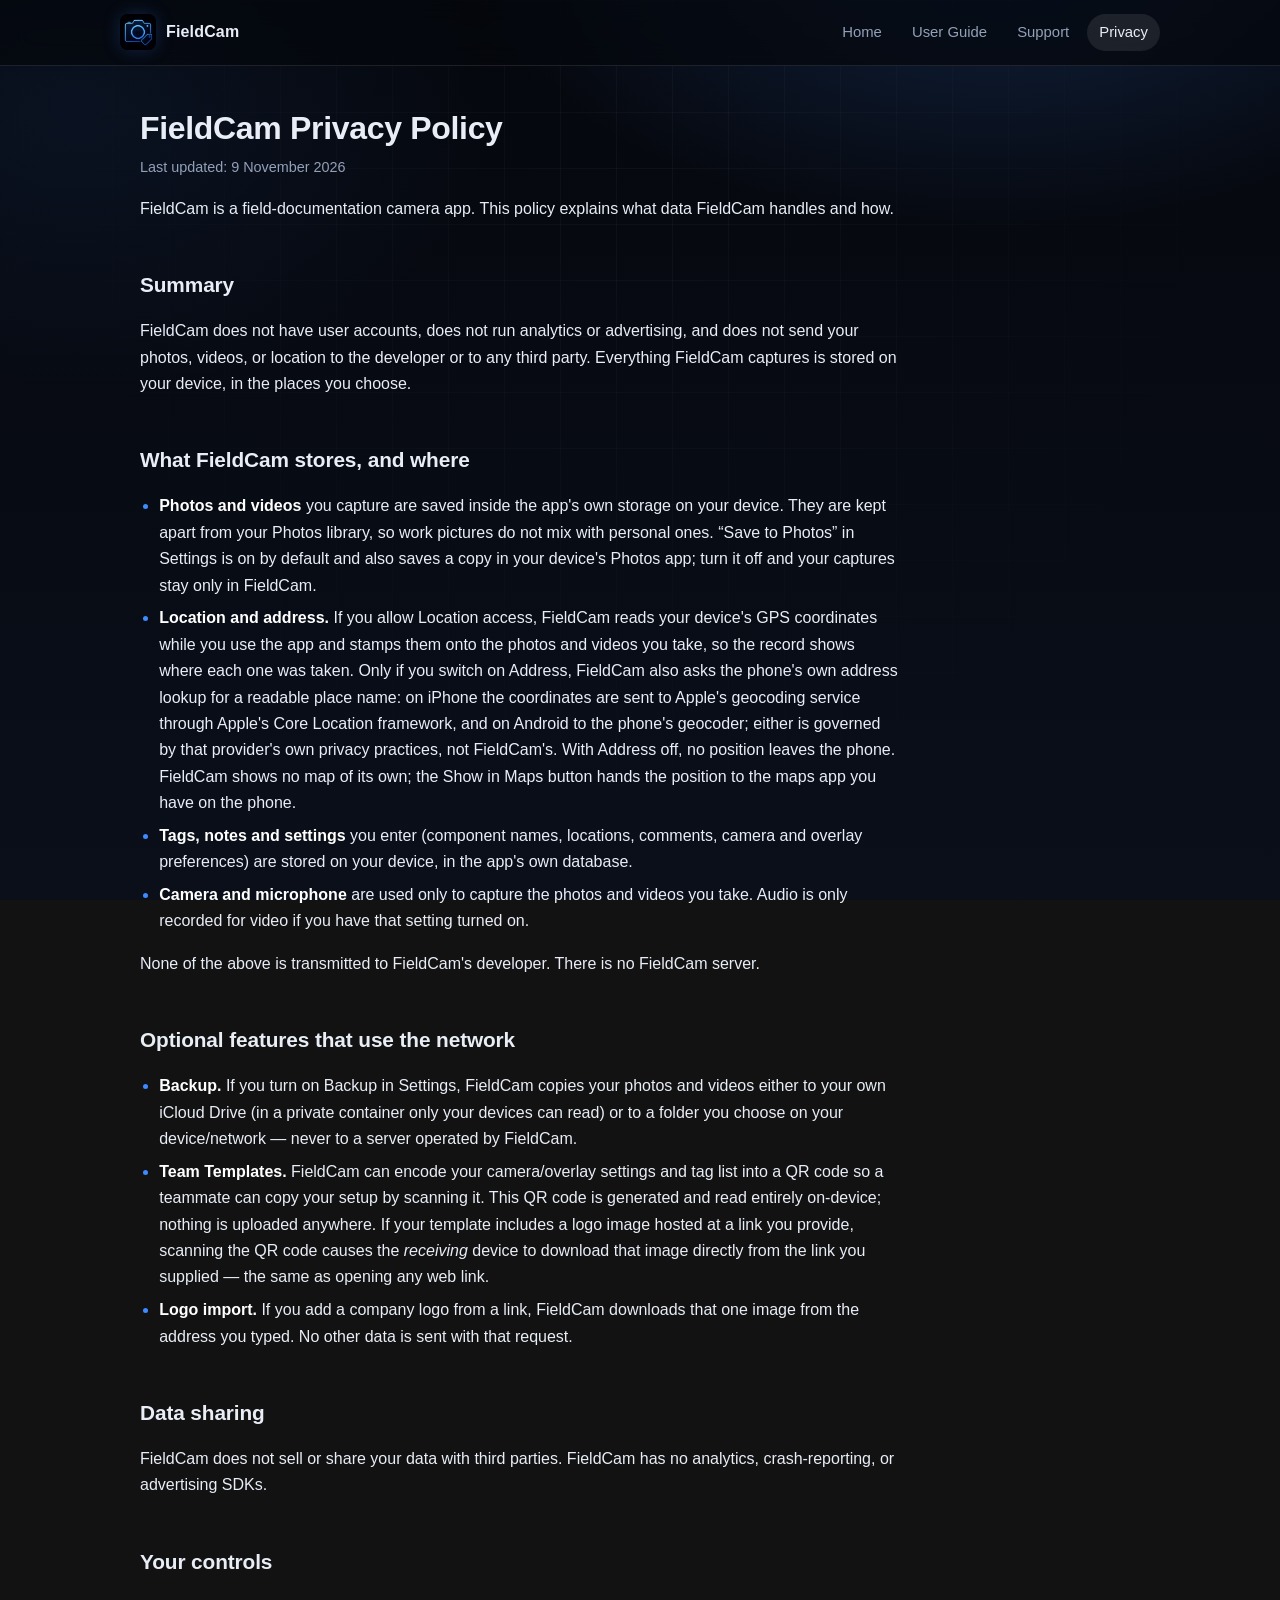
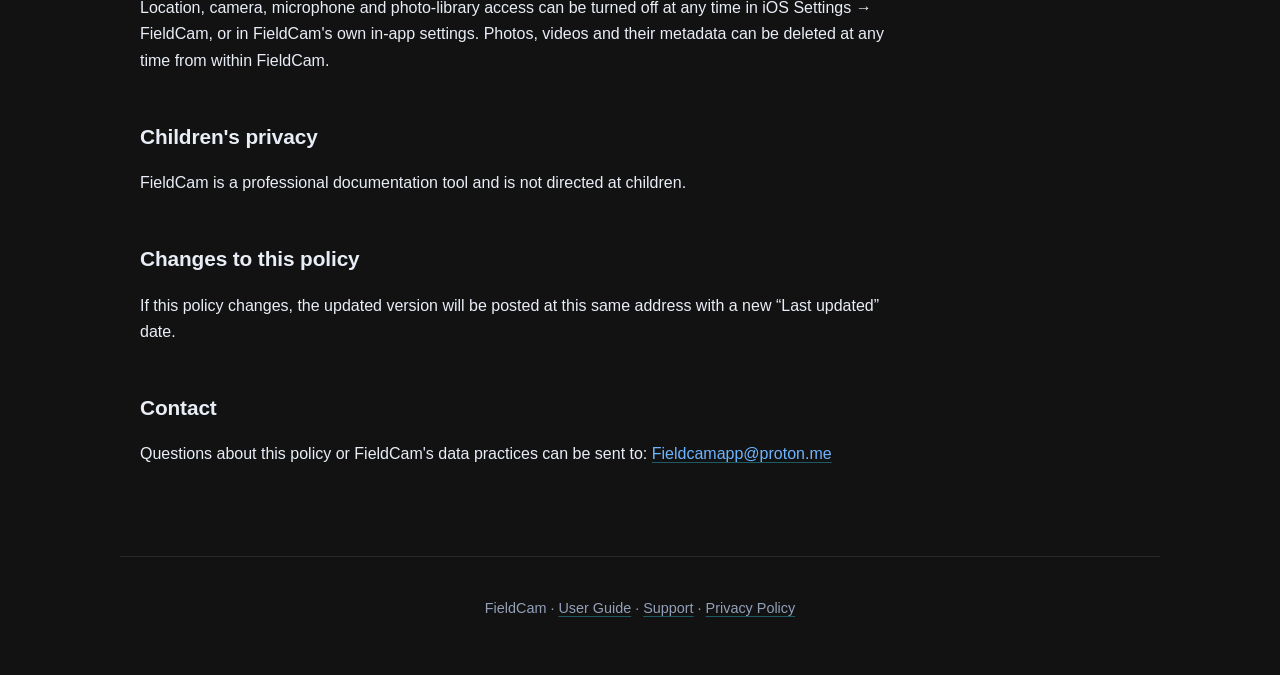
==== commit 5071b96c: "Revert "Site: home page at the root, privacy policy at /privacy.html (home.html redirects to the roo" ====
--- a/index.html
+++ b/index.html
@@ -4,14 +4,14 @@
 <meta charset="UTF-8">
 <meta name="viewport" content="width=device-width, initial-scale=1">
 <meta name="apple-itunes-app" content="app-id=6787454860">
-<title>FieldCam: field documentation camera for iPhone</title>
-<meta name="description" content="Photos and video stamped with time, GPS and job tags. PDF reports with templates, Before & After, no account, no subscription, fully offline.">
+<title>FieldCam Privacy Policy</title>
+<meta name="description" content="FieldCam's privacy policy: no accounts, no analytics, no advertising. Your data stays on your device.">
 <meta name="theme-color" content="#05070d">
 <link rel="canonical" href="https://fieldcam.csylten.no/">
 <meta property="og:type" content="website">
 <meta property="og:site_name" content="FieldCam">
-<meta property="og:title" content="FieldCam: field documentation camera for iPhone">
-<meta property="og:description" content="Photos and video stamped with time, GPS and job tags. PDF reports with templates, Before & After, no account, no subscription, fully offline.">
+<meta property="og:title" content="FieldCam Privacy Policy">
+<meta property="og:description" content="FieldCam's privacy policy: no accounts, no analytics, no advertising. Your data stays on your device.">
 <meta property="og:url" content="https://fieldcam.csylten.no/">
 <meta property="og:image" content="https://fieldcam.csylten.no/logo.png">
 <meta name="twitter:card" content="summary">
@@ -21,85 +21,49 @@
 </head>
 <body>
 <header class="site">
-  <a class="brand" href="./"><img src="logo.png" alt="" width="36" height="36"><span>FieldCam</span></a>
-  <nav><a href="./" aria-current="page">Home</a><a href="manual.html">User Guide</a><a href="support.html">Support</a><a href="privacy.html">Privacy</a></nav>
+  <a class="brand" href="home.html"><img src="logo.png" alt="" width="36" height="36"><span>FieldCam</span></a>
+  <nav><a href="home.html">Home</a><a href="manual.html">User Guide</a><a href="support.html">Support</a><a href="./" aria-current="page">Privacy</a></nav>
 </header>
 <main>
-<div class="hero">
-  <span class="eyebrow">Field documentation</span>
-  <h1>FieldCam</h1>
-  <p class="sub">Photos and video stamped with time, GPS and job tags the moment you shoot. No account, no subscription, and capturing works fully offline.</p>
-  <a class="store-badge" href="https://apps.apple.com/app/id6787454860"><img src="app-store-badge.svg" alt="Download on the App Store" width="144" height="48"></a>
-  <p class="soon-note"><span class="cta ghost soon" style="margin:0">&#9654; Android: coming soon to Google Play</span></p>
-  <a class="cta ghost" href="manual.html">User Guide</a><a class="cta ghost" href="support.html">Support</a>
-</div>
+<h1>FieldCam Privacy Policy</h1>
+<p class="updated">Last updated: 9 November 2026</p>
 
-<div class="trio" aria-label="FieldCam: shoot, tag and report">
-  <button type="button" class="tile" data-full="shots/hero1.jpg" data-alt="Site photos, stamped and tagged: time, GPS and address printed into every photo"><img src="shots/hero1.jpg" alt="Site photos, stamped and tagged: time, GPS and address printed into every photo" width="660" height="1434"></button>
-  <button type="button" class="tile" data-full="shots/hero2.jpg" data-alt="Tags and notes right as you shoot, and sharing the setup with the whole crew"><img src="shots/hero2.jpg" alt="Tags and notes right as you shoot, and sharing the setup with the whole crew" width="660" height="1434"></button>
-  <button type="button" class="tile" data-full="shots/hero3.jpg" data-alt="Report it: PDF reports in your own template"><img src="shots/hero3.jpg" alt="Report it: PDF reports in your own template" width="660" height="1434"></button>
-</div>
+<p>FieldCam is a field-documentation camera app. This policy explains what data FieldCam handles and how.</p>
 
-<h2 class="section-title">See it in action</h2>
-<p class="section-sub">Tap a picture to enlarge it.</p>
-<div class="wall">
-    <button type="button" class="tile" data-full="shots/w01.jpg" data-alt="Work photos stay at work: job photos in FieldCam, not in the camera roll"><img src="shots/w01-thumb.jpg" alt="Work photos stay at work: job photos in FieldCam, not in the camera roll" loading="lazy" width="420" height="913"></button>
-    <button type="button" class="tile" data-full="shots/w02.jpg" data-alt="From site to report: PDF reports in your own template"><img src="shots/w02-thumb.jpg" alt="From site to report: PDF reports in your own template" loading="lazy" width="420" height="913"></button>
-    <button type="button" class="tile" data-full="shots/w03.jpg" data-alt="Before and After: two photos of the same job in one image"><img src="shots/w03-thumb.jpg" alt="Before and After: two photos of the same job in one image" loading="lazy" width="420" height="913"></button>
-    <button type="button" class="tile" data-full="shots/w04.jpg" data-alt="Your look, your logo: eight overlay styles"><img src="shots/w04-thumb.jpg" alt="Your look, your logo: eight overlay styles" loading="lazy" width="420" height="913"></button>
-    <button type="button" class="tile" data-full="shots/w05.jpg" data-alt="Backup you control: your own iCloud Drive or a folder you choose"><img src="shots/w05-thumb.jpg" alt="Backup you control: your own iCloud Drive or a folder you choose" loading="lazy" width="420" height="913"></button>
-    <button type="button" class="tile" data-full="shots/w06.jpg" data-alt="Tags that fit your work: tagging and storage settings"><img src="shots/w06-thumb.jpg" alt="Tags that fit your work: tagging and storage settings" loading="lazy" width="420" height="913"></button>
-    <button type="button" class="tile" data-full="shots/w07.jpg" data-alt="One setup, the whole crew: share settings with a Team Template"><img src="shots/w07-thumb.jpg" alt="One setup, the whole crew: share settings with a Team Template" loading="lazy" width="420" height="913"></button>
-    <button type="button" class="tile" data-full="shots/w08.jpg" data-alt="Everything on site: settings and features"><img src="shots/w08-thumb.jpg" alt="Everything on site: settings and features" loading="lazy" width="420" height="913"></button>
-    <button type="button" class="tile" data-full="shots/w09.jpg" data-alt="Pay once, no subscription: no in-app purchases, no account, every feature included"><img src="shots/w09-thumb.jpg" alt="Pay once, no subscription: no in-app purchases, no account, every feature included" loading="lazy" width="420" height="913"></button>
-    <button type="button" class="tile" data-full="shots/w10.jpg" data-alt="Private by design: no account, no data collected, no servers"><img src="shots/w10-thumb.jpg" alt="Private by design: no account, no data collected, no servers" loading="lazy" width="420" height="913"></button>
-</div>
+<h2>Summary</h2>
+<p>FieldCam does not have user accounts, does not run analytics or advertising, and does not send your photos, videos, or location to the developer or to any third party. Everything FieldCam captures is stored on your device, in the places you choose.</p>
 
-<dialog id="viewer" aria-label="Screenshot">
-  <form method="dialog"><button class="close" aria-label="Close">&times;</button></form>
-  <img id="viewer-img" alt="">
-</dialog>
-<script>
-(function () {
-  var d = document.getElementById('viewer'), img = document.getElementById('viewer-img');
-  if (!d || !d.showModal) return;
-  document.querySelectorAll('.tile').forEach(function (b) {
-    b.addEventListener('click', function () {
-      img.src = b.getAttribute('data-full'); img.alt = b.getAttribute('data-alt') || '';
-      d.showModal();
-    });
-  });
-  d.addEventListener('click', function (e) { if (e.target === d) d.close(); });
-})();
-</script>
+<h2>What FieldCam stores, and where</h2>
+<ul>
+<li><strong>Photos and videos</strong> you capture are saved inside the app's own storage on your device. They are kept apart from your Photos library, so work pictures do not mix with personal ones. &ldquo;Save to Photos&rdquo; in Settings is on by default and also saves a copy in your device's Photos app; turn it off and your captures stay only in FieldCam.</li>
+<li><strong>Location and address.</strong> If you allow Location access, FieldCam reads your device's GPS coordinates while you use the app and stamps them onto the photos and videos you take, so the record shows where each one was taken. Only if you switch on Address, FieldCam also asks the phone's own address lookup for a readable place name: on iPhone the coordinates are sent to Apple's geocoding service through Apple's Core Location framework, and on Android to the phone's geocoder; either is governed by that provider's own privacy practices, not FieldCam's. With Address off, no position leaves the phone. FieldCam shows no map of its own; the Show in Maps button hands the position to the maps app you have on the phone.</li>
+<li><strong>Tags, notes and settings</strong> you enter (component names, locations, comments, camera and overlay preferences) are stored on your device, in the app's own database.</li>
+<li><strong>Camera and microphone</strong> are used only to capture the photos and videos you take. Audio is only recorded for video if you have that setting turned on.</li>
+</ul>
+<p>None of the above is transmitted to FieldCam's developer. There is no FieldCam server.</p>
 
-<div class="stats">
-  <div><b>0</b><span>accounts needed</span></div>
-  <div><b>0</b><span>data collected</span></div>
-  <div><b>8</b><span>overlay styles</span></div>
-  <div><b>100%</b><span>of capturing works offline</span></div>
-</div>
-</div>
-
-<h2 class="section-title">Built for documentation work</h2>
-<p class="section-sub">For service technicians, inspectors and project teams who need photos that explain themselves, with the facts printed into the image.</p>
-
-<ul class="features">
-  <li><strong>Work apart from personal</strong>Job photos live in FieldCam's own library, not in your camera roll. Turn off Save to Photos and they never mix with family pictures.</li>
-  <li><strong>Time, GPS and address</strong>Stamped automatically in an overlay style you choose, with your own logo.</li>
-  <li><strong>Tags and notes</strong>Add component codes as you shoot, scan labels, and create numbered series such as GA101 to GA130. Call them tags, components or assets.</li>
-  <li><strong>Before &amp; After</strong>Two photos of the same job in one clean image. Name the sides as you like, for example Reference and Actual.</li>
-  <li><strong>PDF reports with templates</strong>Pick pictures, add an explanation under each, and send one report. Save the look as a template with your colors, header and footer, and share it as a file.</li>
-  <li><strong>Draw, crop and rotate</strong>Arrows, boxes, circles and text on a photo, and crop or straighten without touching the original capture.</li>
-  <li><strong>Video tools</strong>Time-lapse with an interval of your choice, and a stopwatch with laps printed into the video.</li>
-  <li><strong>Team Templates</strong>Share your camera and overlay setup with a QR code, so a whole crew documents the same way.</li>
-  <li><strong>Backup you control</strong>Copy to your own iCloud Drive or a folder you choose. There is no FieldCam server.</li>
+<h2>Optional features that use the network</h2>
+<ul>
+<li><strong>Backup.</strong> If you turn on Backup in Settings, FieldCam copies your photos and videos either to your own iCloud Drive (in a private container only your devices can read) or to a folder you choose on your device/network &mdash; never to a server operated by FieldCam.</li>
+<li><strong>Team Templates.</strong> FieldCam can encode your camera/overlay settings and tag list into a QR code so a teammate can copy your setup by scanning it. This QR code is generated and read entirely on-device; nothing is uploaded anywhere. If your template includes a logo image hosted at a link you provide, scanning the QR code causes the <em>receiving</em> device to download that image directly from the link you supplied &mdash; the same as opening any web link.</li>
+<li><strong>Logo import.</strong> If you add a company logo from a link, FieldCam downloads that one image from the address you typed. No other data is sent with that request.</li>
 </ul>
 
-<h2 class="section-title">Private by design</h2>
-<p class="section-sub">No user accounts, no analytics and no advertising. Your photos, videos and location stay on your device and in the backup destination you pick, and with Save to Photos off your camera roll never sees a work picture. Only the street address and the map use Apple's services. This website sets no cookies and does no tracking. Read the <a href="privacy.html">privacy policy</a>.</p>
+<h2>Data sharing</h2>
+<p>FieldCam does not sell or share your data with third parties. FieldCam has no analytics, crash-reporting, or advertising SDKs.</p>
+
+<h2>Your controls</h2>
+<p>Location, camera, microphone and photo-library access can be turned off at any time in iOS Settings &rarr; FieldCam, or in FieldCam's own in-app settings. Photos, videos and their metadata can be deleted at any time from within FieldCam.</p>
+
+<h2>Children's privacy</h2>
+<p>FieldCam is a professional documentation tool and is not directed at children.</p>
+
+<h2>Changes to this policy</h2>
+<p>If this policy changes, the updated version will be posted at this same address with a new &ldquo;Last updated&rdquo; date.</p>
+
+<h2>Contact</h2>
+<p>Questions about this policy or FieldCam's data practices can be sent to: <a href="mailto:Fieldcamapp@proton.me">Fieldcamapp@proton.me</a></p>
 </main>
-<footer class="site"><p>FieldCam · <a href="manual.html">User Guide</a> · <a href="support.html">Support</a> · <a href="privacy.html">Privacy Policy</a></p>
-<p class="legal">Apple, the Apple logo and App Store are trademarks of Apple Inc., registered in the U.S. and other countries.</p></footer>
+<footer class="site"><p>FieldCam · <a href="manual.html">User Guide</a> · <a href="support.html">Support</a> · <a href="./">Privacy Policy</a></p></footer>
 </body>
 </html>
